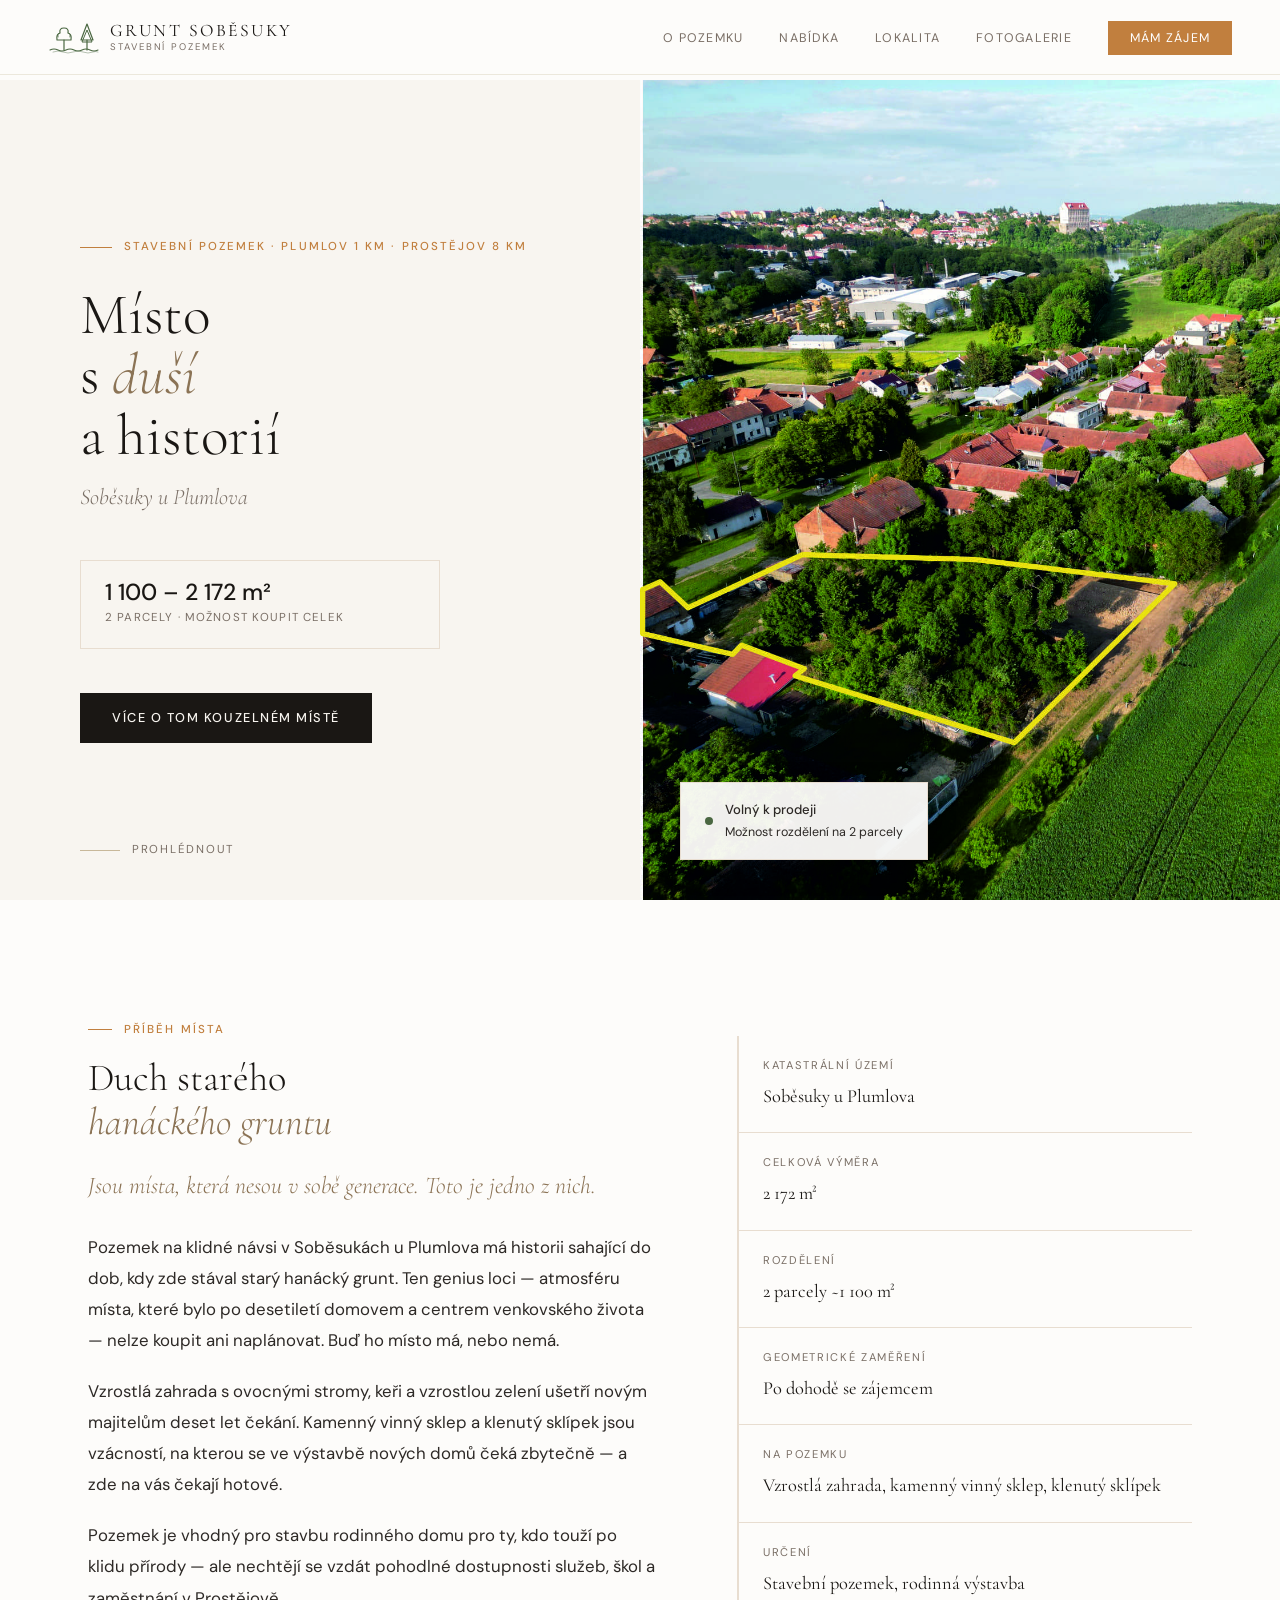
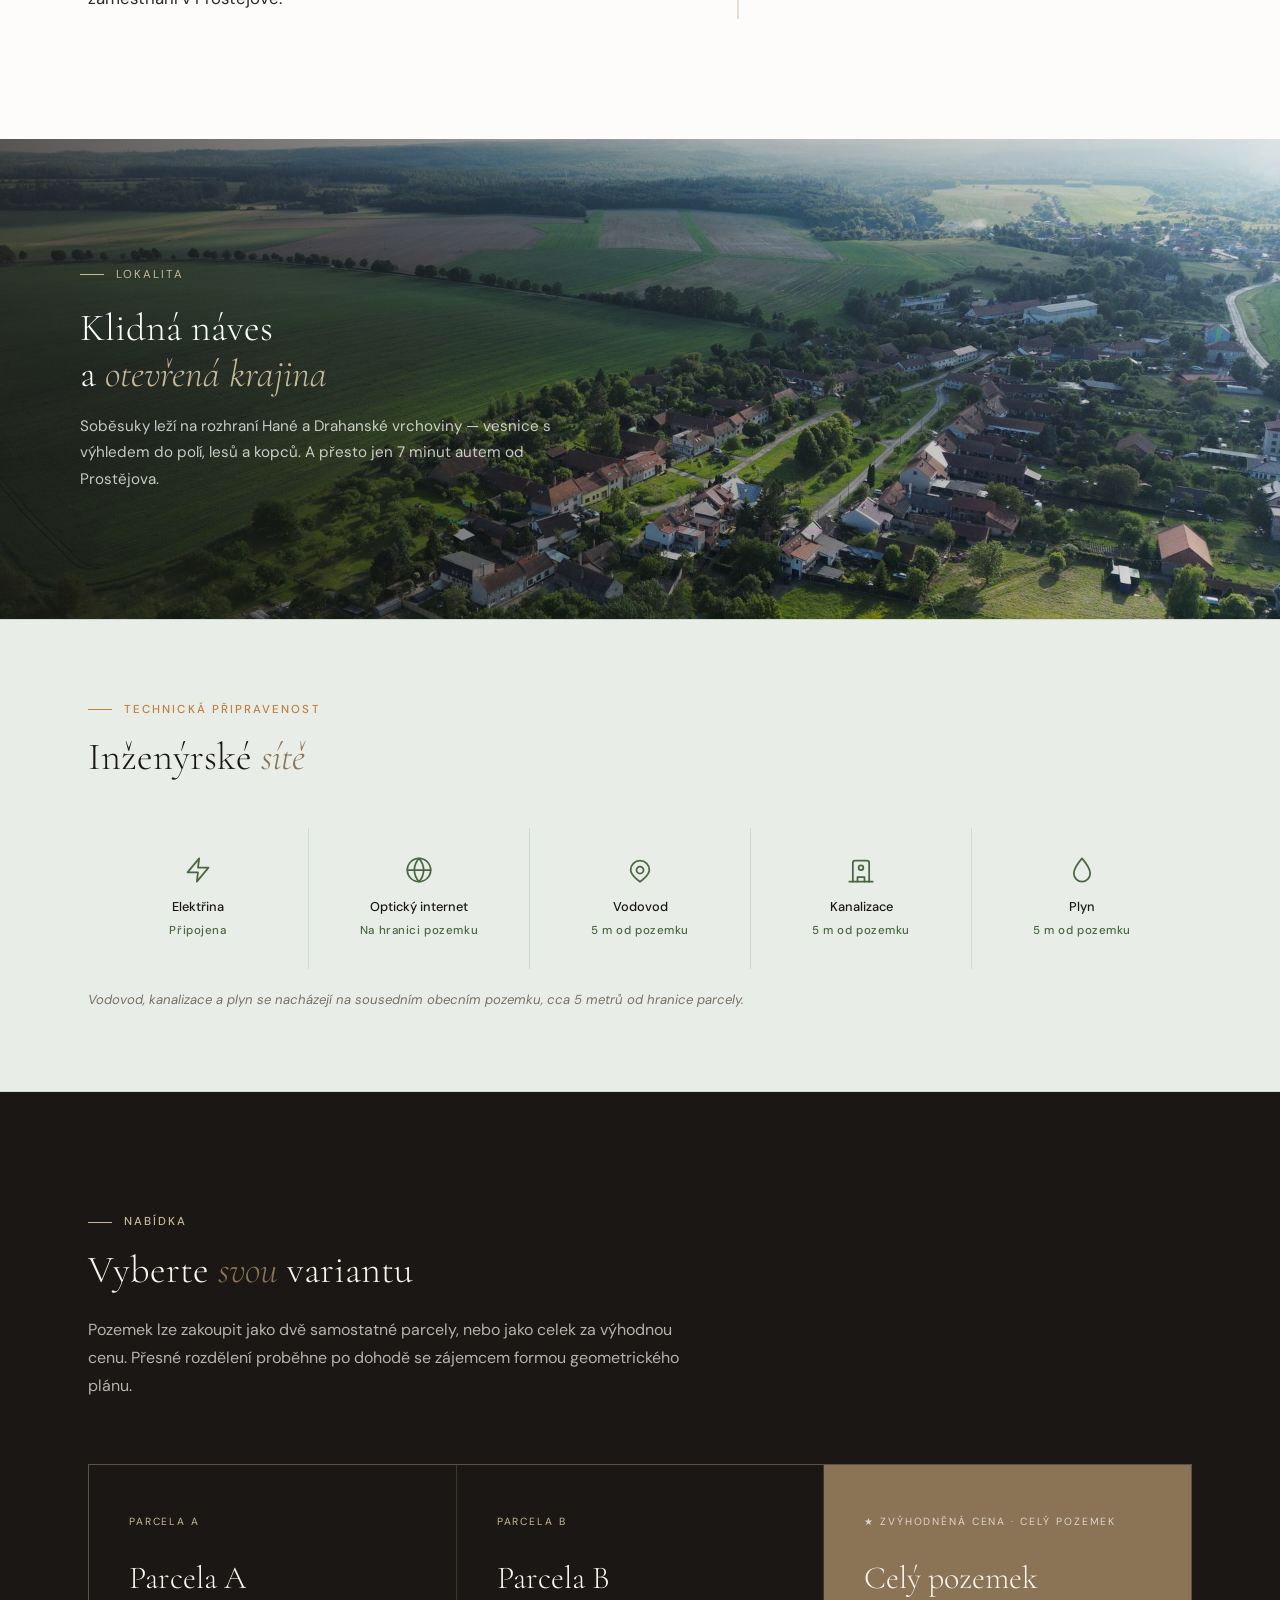
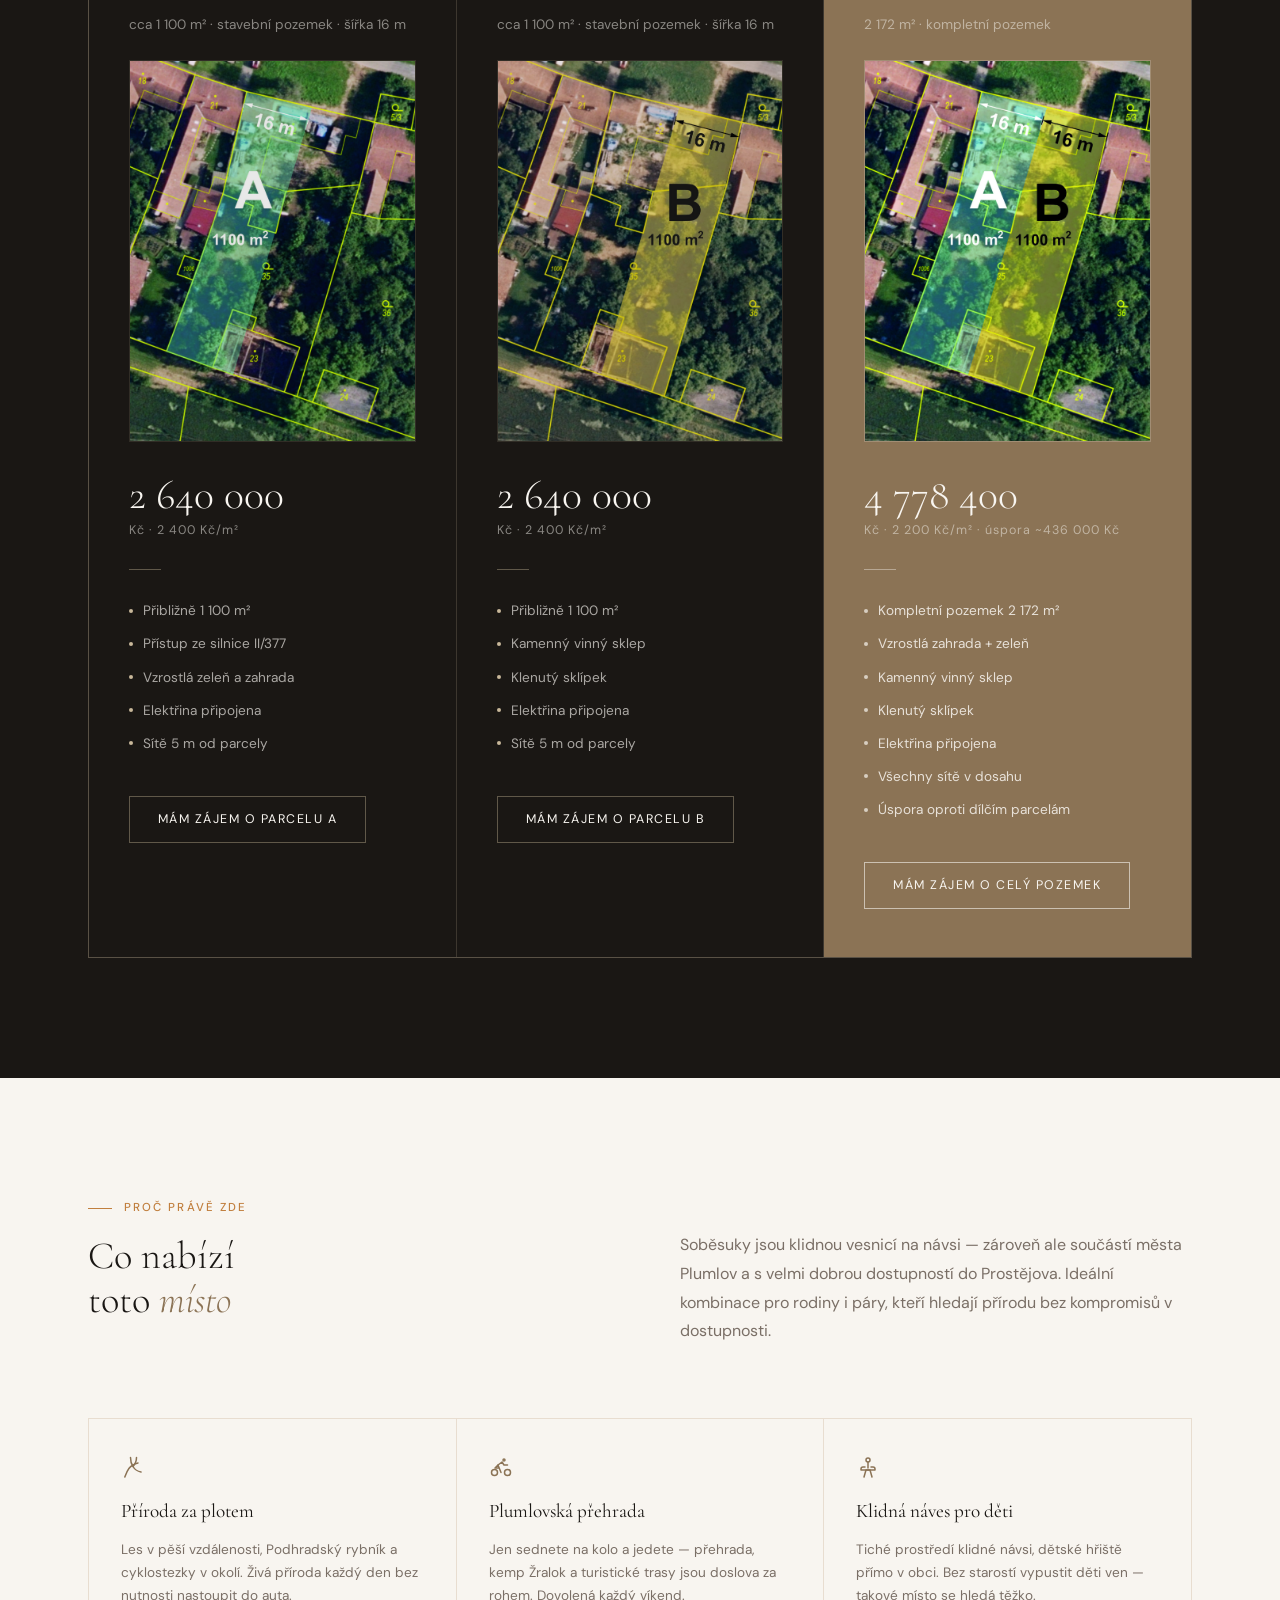
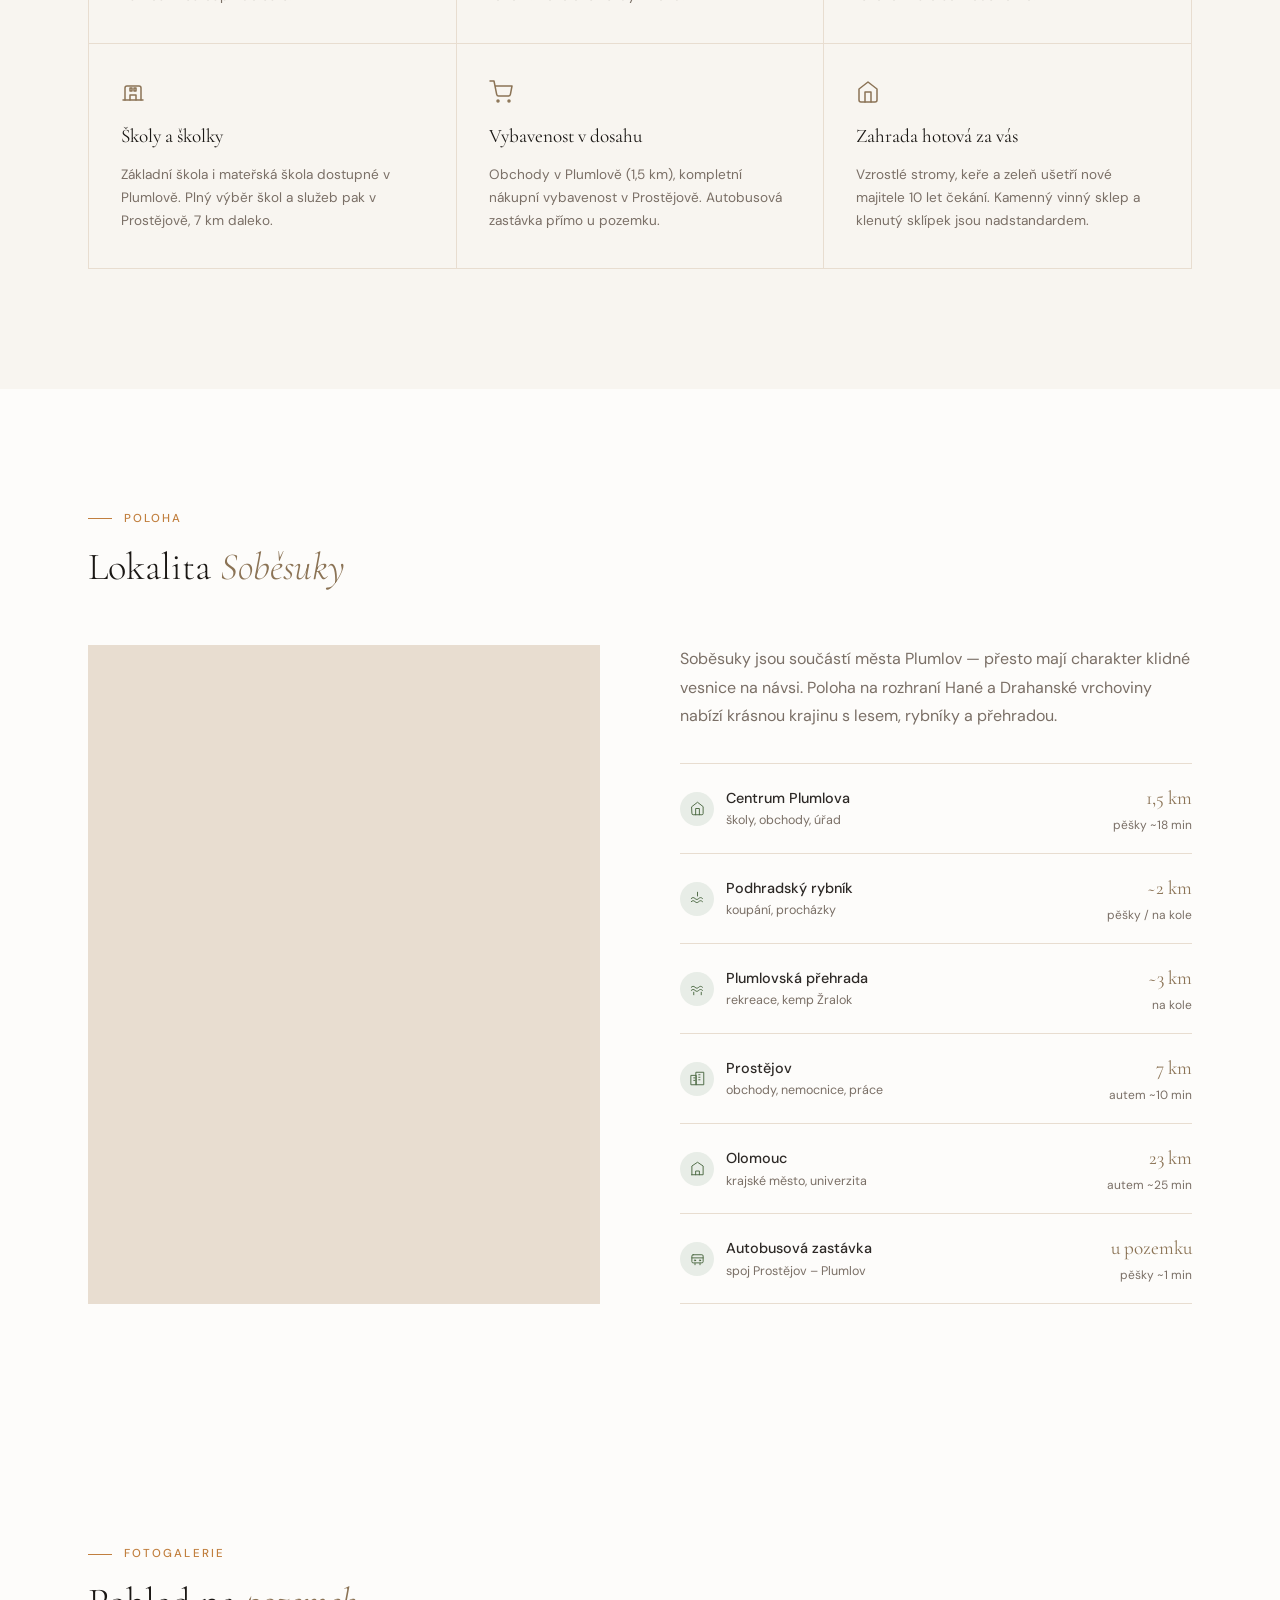
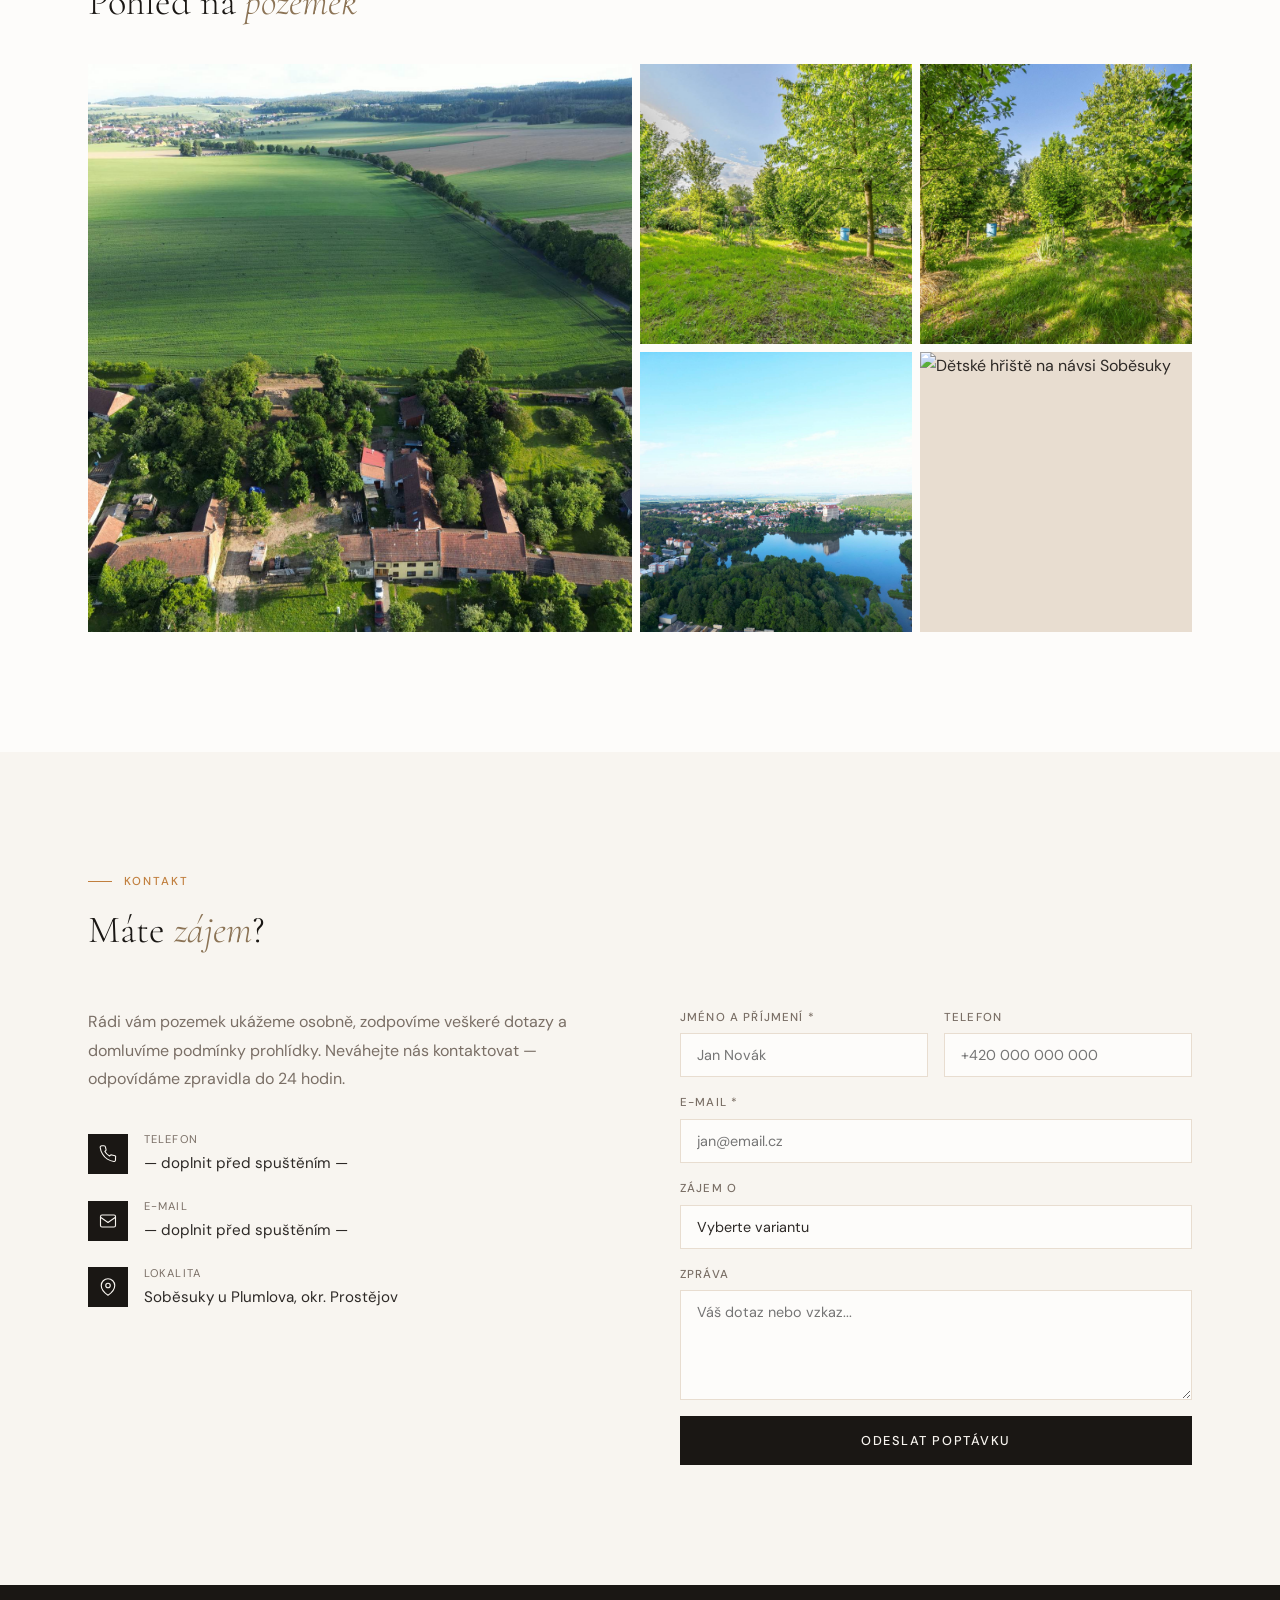
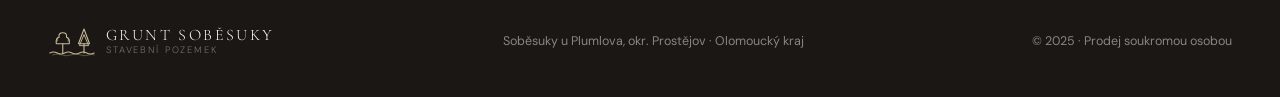
==== index.html @ bf281d11 "změna struktury a CSS" ====
<!DOCTYPE html>
<html lang="cs">
<head>
<meta charset="UTF-8">
<meta name="viewport" content="width=device-width, initial-scale=1.0">
<title>Stavební pozemek Soběsuky u Plumlova</title>
<link rel="preconnect" href="https://fonts.googleapis.com">
<link href="https://fonts.googleapis.com/css2?family=Cormorant+Garamond:ital,wght@0,300;0,400;0,600;1,300;1,400&family=DM+Sans:wght@300;400;500&display=swap" rel="stylesheet">
<style>
  :root {
    --cream: #f8f5f0;
    --warm-white: #fdfcfa;
    --stone: #c8b89a;
    --stone-light: #e8ddd0;
    --earth: #8b7355;
    --dark: #1a1714;
    --text: #2d2926;
    --text-muted: #7a6f66;
    --green: #4a6741;
    --green-light: #e8ede7;
    --accent: #c17f3e;
  }
  * { margin: 0; padding: 0; box-sizing: border-box; }
  html { scroll-behavior: smooth; }
  body { font-family: 'DM Sans', sans-serif; background: var(--warm-white); color: var(--text); font-size: 16px; line-height: 1.7; overflow-x: hidden; }

  /* NAV */
  nav { position: fixed; top: 0; left: 0; right: 0; z-index: 100; padding: 20px 48px; display: flex; justify-content: space-between; align-items: center; background: rgba(253,252,250,0.93); backdrop-filter: blur(12px); border-bottom: 1px solid rgba(200,184,154,0.3); }
  .nav-logo { display: flex; align-items: center; gap: 10px; text-decoration: none; }
  .nav-logo svg { display: block; flex-shrink: 0; }
  .nav-logo-text { display: flex; flex-direction: column; line-height: 1; }
  .nav-logo-main { font-family: 'Cormorant Garamond', serif; font-size: 1.1rem; font-weight: 400; letter-spacing: 0.14em; text-transform: uppercase; color: var(--dark); }
  .nav-logo-sub { font-family: 'DM Sans', sans-serif; font-size: 0.6rem; letter-spacing: 0.2em; text-transform: uppercase; color: var(--text-muted); margin-top: 2px; }
  .nav-links { display: flex; gap: 36px; list-style: none; }
  .nav-links a { font-size: 0.78rem; letter-spacing: 0.1em; text-transform: uppercase; text-decoration: none; color: var(--text-muted); transition: color 0.2s; }
  .nav-links a:hover { color: var(--accent); }
  .nav-cta { background: var(--accent) !important; color: white !important; padding: 9px 22px; }
  .nav-cta:hover { background: var(--earth) !important; color: white !important; }

  /* HERO */
  .hero { min-height: 100vh; display: grid; grid-template-columns: 1fr 1fr; padding-top: 80px; }
  .hero-left { display: flex; flex-direction: column; justify-content: center; padding: 80px 64px 80px 80px; background: var(--cream); position: relative; }
  .hero-left::after { content: ''; position: absolute; top: 0; bottom: 0; right: -1px; width: 1px; background: var(--stone-light); }
  .hero-tag { font-size: 0.72rem; letter-spacing: 0.18em; text-transform: uppercase; color: var(--accent); font-weight: 500; margin-bottom: 28px; display: flex; align-items: center; gap: 12px; }
  .hero-tag::before { content: ''; width: 32px; height: 1px; background: var(--accent); }
  .hero-title { font-family: 'Cormorant Garamond', serif; font-size: clamp(3rem, 4.5vw, 5.2rem); font-weight: 300; line-height: 1.05; color: var(--dark); margin-bottom: 12px; }
  .hero-title em { font-style: italic; color: var(--earth); }
  .hero-subtitle { font-family: 'Cormorant Garamond', serif; font-size: 1.4rem; font-weight: 300; color: var(--text-muted); margin-bottom: 44px; font-style: italic; }
  .hero-stats { display: grid; grid-template-columns: 1fr; gap: 1px; background: var(--stone-light); border: 1px solid var(--stone-light); margin-bottom: 44px; max-width: 360px; }
  .hero-stat { background: var(--cream); padding: 20px 24px; }
  .hero-stat-value { font-family: 'DM Sans', sans-serif; font-size: 1.45rem; font-weight: 500; color: var(--dark); line-height: 1; margin-bottom: 4px; }
  .hero-stat-label { font-size: 0.72rem; letter-spacing: 0.1em; text-transform: uppercase; color: var(--text-muted); }
  .hero-buttons { display: flex; gap: 16px; flex-wrap: wrap; }
  .btn-primary { display: inline-block; background: var(--dark); color: var(--cream); padding: 14px 32px; font-size: 0.8rem; letter-spacing: 0.12em; text-transform: uppercase; text-decoration: none; font-weight: 500; transition: background 0.2s; font-family: 'DM Sans', sans-serif; border: none; cursor: pointer; }
  .btn-primary:hover { background: var(--accent); }
  .hero-right { position: relative; overflow: hidden; min-height: calc(100vh - 80px); }
  .hero-right img { width: 100%; height: 100%; object-fit: cover; display: block; object-position: left center; }
  .hero-badge { position: absolute; bottom: 40px; left: 40px; background: rgba(253,252,250,0.95); border: 1px solid var(--stone-light); padding: 16px 24px; display: flex; align-items: center; gap: 12px; box-shadow: 0 8px 32px rgba(0,0,0,0.12); }
  .hero-badge-dot { width: 8px; height: 8px; border-radius: 50%; background: var(--green); flex-shrink: 0; animation: pulse 2s ease infinite; }
  @keyframes pulse { 0%,100%{opacity:1;} 50%{opacity:0.4;} }
  .hero-badge-text { font-size: 0.78rem; color: var(--text); }
  .hero-badge-text strong { display: block; font-weight: 500; font-size: 0.82rem; }
  .scroll-hint { position: absolute; bottom: 40px; left: 80px; display: flex; align-items: center; gap: 12px; font-size: 0.72rem; letter-spacing: 0.15em; text-transform: uppercase; color: var(--text-muted); }
  .scroll-line { width: 40px; height: 1px; background: var(--stone); position: relative; overflow: hidden; }
  .scroll-line::after { content: ''; position: absolute; top: 0; left: -100%; width: 100%; height: 100%; background: var(--accent); animation: scrollLine 2s ease infinite; }
  @keyframes scrollLine { 0%{left:-100%} 100%{left:100%} }

  /* SECTIONS COMMON */
  .section-inner { max-width: 1200px; margin: 0 auto; padding: 0 48px; }
  .section-tag { font-size: 0.72rem; letter-spacing: 0.18em; text-transform: uppercase; color: var(--accent); font-weight: 500; margin-bottom: 16px; display: flex; align-items: center; gap: 12px; }
  .section-tag::before { content: ''; width: 24px; height: 1px; background: var(--accent); }
  .section-title { font-family: 'Cormorant Garamond', serif; font-size: clamp(2rem, 3vw, 3.2rem); font-weight: 300; line-height: 1.15; color: var(--dark); margin-bottom: 24px; }
  .section-title em { font-style: italic; color: var(--earth); }

  /* STORY */
  .story-section { padding: 120px 0; background: var(--warm-white); }
  .story-grid { display: grid; grid-template-columns: 5fr 4fr; gap: 80px; align-items: start; }
  .story-text { font-size: 1.05rem; color: var(--text); line-height: 1.85; }
  .story-text p+p { margin-top: 20px; }
  .story-text .lead { font-family: 'Cormorant Garamond', serif; font-size: 1.5rem; font-weight: 300; font-style: italic; color: var(--earth); line-height: 1.5; margin-bottom: 28px; }
  .story-aside { padding-top: 16px; }
  .story-detail { border-left: 2px solid var(--stone-light); padding: 20px 0 20px 24px; }
  .story-detail+.story-detail { border-top: 1px solid var(--stone-light); }
  .story-detail-label { font-size: 0.7rem; letter-spacing: 0.15em; text-transform: uppercase; color: var(--text-muted); margin-bottom: 6px; }
  .story-detail-value { font-family: 'Cormorant Garamond', serif; font-size: 1.15rem; color: var(--dark); }

  /* PHOTO BAND */
  .photo-band { position: relative; height: 480px; overflow: hidden; }
  .photo-band img { width: 100%; height: 100%; object-fit: cover; display: block; }
  .photo-band-overlay { position: absolute; inset: 0; background: linear-gradient(to right, rgba(26,23,20,0.72) 0%, rgba(26,23,20,0.3) 60%, rgba(26,23,20,0.1) 100%); display: flex; align-items: center; }
  .photo-band-content { padding: 0 80px; max-width: 640px; }
  .photo-band-tag { font-size: 0.72rem; letter-spacing: 0.18em; text-transform: uppercase; color: var(--stone); margin-bottom: 20px; display: flex; align-items: center; gap: 12px; }
  .photo-band-tag::before { content: ''; width: 24px; height: 1px; background: var(--stone); }
  .photo-band-title { font-family: 'Cormorant Garamond', serif; font-size: clamp(1.8rem, 3vw, 3rem); font-weight: 300; color: white; line-height: 1.2; margin-bottom: 16px; }
  .photo-band-title em { font-style: italic; color: var(--stone); }
  .photo-band-text { font-size: 0.95rem; color: rgba(255,255,255,0.75); line-height: 1.75; }

  /* SÍTĚ */
  .site-section { padding: 80px 0; background: var(--green-light); border-top: 1px solid #d0dccf; border-bottom: 1px solid #d0dccf; }
  .site-grid { display: grid; grid-template-columns: repeat(5, 1fr); gap: 1px; background: #d0dccf; margin-top: 48px; }
  .site-item { background: var(--green-light); padding: 28px 24px; text-align: center; }
  .site-icon { display: flex; justify-content: center; align-items: center; margin-bottom: 12px; }
  .site-icon svg { width: 28px; height: 28px; color: var(--green); }
  .site-name { font-size: 0.8rem; font-weight: 500; color: var(--dark); margin-bottom: 4px; }
  .site-status { font-size: 0.72rem; color: var(--green); font-weight: 500; letter-spacing: 0.05em; }
  .site-note { margin-top: 20px; font-size: 0.82rem; color: var(--text-muted); font-style: italic; }

  /* NABÍDKA */
  .parcely-section { padding: 120px 0; background: var(--dark); color: var(--cream); }
  .parcely-section .section-tag { color: var(--stone); }
  .parcely-section .section-tag::before { background: var(--stone); }
  .parcely-section .section-title { color: var(--cream); }
  .parcely-intro { max-width: 600px; margin-bottom: 64px; color: rgba(248,245,240,0.7); font-size: 1rem; line-height: 1.75; }
  .parcely-grid { display: grid; grid-template-columns: 1fr 1fr 1fr; gap: 1px; background: rgba(200,184,154,0.2); border: 1px solid rgba(200,184,154,0.2); }
  .parcela-card { background: var(--dark); padding: 48px 40px; transition: background 0.3s; }
  .parcela-card:hover { background: #242018; }
  .parcela-card.featured { background: var(--earth); }
  .parcela-card.featured:hover { background: #9b7d4f; }
  .parcela-badge { font-size: 0.65rem; letter-spacing: 0.18em; text-transform: uppercase; color: var(--stone); margin-bottom: 20px; display: block; }
  .parcela-card.featured .parcela-badge { color: rgba(248,245,240,0.75); }
  .parcela-name { font-family: 'Cormorant Garamond', serif; font-size: 2rem; font-weight: 300; color: var(--cream); margin-bottom: 8px; }
  .parcela-rozloha { font-size: 0.85rem; color: rgba(248,245,240,0.5); margin-bottom: 24px; }

  /* Parcela map image */
  .parcela-map { width: 100%; aspect-ratio: 3/4; object-fit: cover; margin-bottom: 24px; opacity: 0.9; border: 1px solid rgba(200,184,154,0.15); }
  .parcela-card.featured .parcela-map { opacity: 1; border-color: rgba(248,245,240,0.2); }

  .parcela-price { font-family: 'Cormorant Garamond', serif; font-size: 2.6rem; font-weight: 300; color: var(--cream); line-height: 1; margin-bottom: 4px; }
  .parcela-price-unit { font-size: 0.78rem; color: rgba(248,245,240,0.5); letter-spacing: 0.08em; margin-bottom: 28px; }
  .parcela-divider { width: 32px; height: 1px; background: rgba(200,184,154,0.4); margin-bottom: 24px; }
  .parcela-card.featured .parcela-divider { background: rgba(248,245,240,0.4); }
  .parcela-features { list-style: none; margin-bottom: 36px; }
  .parcela-features li { font-size: 0.85rem; color: rgba(248,245,240,0.65); padding: 5px 0; display: flex; align-items: center; gap: 10px; }
  .parcela-card.featured .parcela-features li { color: rgba(248,245,240,0.85); }
  .parcela-features li::before { content: ''; width: 4px; height: 4px; border-radius: 50%; background: var(--stone); flex-shrink: 0; }
  .parcela-card.featured .parcela-features li::before { background: rgba(248,245,240,0.7); }
  .btn-outline-light { display: inline-block; border: 1px solid rgba(200,184,154,0.4); color: var(--cream); padding: 12px 28px; font-size: 0.78rem; letter-spacing: 0.12em; text-transform: uppercase; text-decoration: none; font-weight: 400; transition: all 0.2s; font-family: 'DM Sans', sans-serif; }
  .btn-outline-light:hover { background: var(--cream); color: var(--dark); border-color: var(--cream); }
  .btn-outline-white { display: inline-block; border: 1px solid rgba(248,245,240,0.6); color: var(--cream); padding: 12px 28px; font-size: 0.78rem; letter-spacing: 0.12em; text-transform: uppercase; text-decoration: none; font-weight: 400; transition: all 0.2s; font-family: 'DM Sans', sans-serif; }
  .btn-outline-white:hover { background: var(--cream); color: var(--earth); border-color: var(--cream); }

  /* FEATURES */
  .features-section { padding: 120px 0; background: var(--cream); }
  .features-header { display: grid; grid-template-columns: 1fr 1fr; gap: 80px; margin-bottom: 72px; align-items: end; }
  .features-intro { font-size: 1rem; color: var(--text-muted); line-height: 1.8; }
  .features-grid { display: grid; grid-template-columns: repeat(3, 1fr); gap: 1px; background: var(--stone-light); border: 1px solid var(--stone-light); }
  .feature-item { background: var(--cream); padding: 36px 32px; transition: background 0.2s; }
  .feature-item:hover { background: var(--warm-white); }
  .feature-icon { margin-bottom: 16px; }
  .feature-icon svg { width: 24px; height: 24px; color: var(--earth); display: block; }
  .feature-title { font-family: 'Cormorant Garamond', serif; font-size: 1.2rem; font-weight: 400; color: var(--dark); margin-bottom: 10px; }
  .feature-desc { font-size: 0.85rem; color: var(--text-muted); line-height: 1.7; }

  /* LOKALITA */
  .lokalita-section { padding: 120px 0; background: var(--warm-white); }
  .lokalita-grid { display: grid; grid-template-columns: 1fr 1fr; gap: 80px; margin-top: 56px; }
  .map-container { background: var(--stone-light); overflow: hidden; min-height: 400px; }
  .map-container iframe { width: 100%; height: 100%; min-height: 400px; border: none; display: block; }
  .distances-list { display: flex; flex-direction: column; }
  .distance-item { display: flex; justify-content: space-between; align-items: center; padding: 18px 0; border-bottom: 1px solid var(--stone-light); }
  .distance-item:first-child { border-top: 1px solid var(--stone-light); }
  .distance-place { display: flex; align-items: center; gap: 12px; }
  .distance-icon { width: 34px; height: 34px; background: var(--green-light); border-radius: 50%; display: flex; align-items: center; justify-content: center; flex-shrink: 0; }
  .distance-icon svg { width: 15px; height: 15px; color: var(--green); }
  .distance-name { font-size: 0.9rem; font-weight: 500; color: var(--text); }
  .distance-note { font-size: 0.78rem; color: var(--text-muted); }
  .distance-value { font-family: 'Cormorant Garamond', serif; font-size: 1.2rem; color: var(--earth); text-align: right; white-space: nowrap; }
  .distance-unit { font-size: 0.75rem; color: var(--text-muted); display: block; text-align: right; font-family: 'DM Sans', sans-serif; }

  /* GALERIE */
  .gallery-section { padding: 120px 0; background: var(--warm-white); }
  .gallery-grid { display: grid; grid-template-columns: 2fr 1fr 1fr; grid-template-rows: 280px 280px; gap: 8px; margin-top: 40px; }
  .gallery-item { overflow: hidden; background: var(--stone-light); }
  .gallery-item:first-child { grid-row: 1 / 3; }
  .gallery-item img { width: 100%; height: 100%; object-fit: cover; display: block; transition: transform 0.5s ease; }
  .gallery-item:hover img { transform: scale(1.04); }

  /* LIGHTBOX */
  .lightbox { display: none; position: fixed; inset: 0; z-index: 999; background: rgba(26,23,20,0.95); align-items: center; justify-content: center; }
  .lightbox.active { display: flex; }
  .lightbox-img { max-width: 90vw; max-height: 90vh; object-fit: contain; }
  .lightbox-close { position: absolute; top: 24px; right: 32px; background: none; border: none; color: var(--cream); font-size: 2rem; cursor: pointer; opacity: 0.7; transition: opacity 0.2s; font-family: 'DM Sans', sans-serif; }
  .lightbox-close:hover { opacity: 1; }
  .lightbox-nav { position: absolute; top: 50%; transform: translateY(-50%); background: none; border: 1px solid rgba(200,184,154,0.3); color: var(--cream); width: 48px; height: 48px; cursor: pointer; display: flex; align-items: center; justify-content: center; transition: all 0.2s; }
  .lightbox-nav:hover { background: var(--accent); border-color: var(--accent); }
  .lightbox-prev { left: 24px; }
  .lightbox-next { right: 24px; }
  .gallery-item { cursor: pointer; }

  /* KONTAKT */
  .kontakt-section { padding: 120px 0; background: var(--cream); }
  .kontakt-grid { display: grid; grid-template-columns: 1fr 1fr; gap: 80px; margin-top: 56px; }
  .kontakt-info p { font-size: 1rem; color: var(--text-muted); line-height: 1.8; margin-bottom: 36px; }
  .kontakt-details { display: flex; flex-direction: column; gap: 20px; }
  .kontakt-item { display: flex; align-items: center; gap: 16px; }
  .kontakt-item-icon { width: 40px; height: 40px; background: var(--dark); display: flex; align-items: center; justify-content: center; flex-shrink: 0; }
  .kontakt-item-icon svg { width: 18px; height: 18px; color: var(--cream); }
  .kontakt-item-label { font-size: 0.7rem; letter-spacing: 0.1em; text-transform: uppercase; color: var(--text-muted); margin-bottom: 2px; }
  .kontakt-item-text { font-size: 0.95rem; color: var(--text); }
  .kontakt-form { display: flex; flex-direction: column; gap: 16px; }
  .form-row { display: grid; grid-template-columns: 1fr 1fr; gap: 16px; }
  .form-group { display: flex; flex-direction: column; gap: 6px; }
  .form-group label { font-size: 0.72rem; letter-spacing: 0.1em; text-transform: uppercase; color: var(--text-muted); font-weight: 500; }
  .form-group input, .form-group select, .form-group textarea { border: 1px solid var(--stone-light); background: var(--warm-white); padding: 12px 16px; font-size: 0.9rem; font-family: 'DM Sans', sans-serif; color: var(--text); outline: none; transition: border-color 0.2s; appearance: none; border-radius: 0; }
  .form-group input:focus, .form-group select:focus, .form-group textarea:focus { border-color: var(--earth); }
  .form-group textarea { resize: vertical; min-height: 110px; }
  .form-success { display: none; background: var(--green-light); border: 1px solid #c0d0bf; padding: 16px 20px; font-size: 0.9rem; color: var(--green); font-weight: 500; }

  /* FOOTER */
  footer { background: var(--dark); color: rgba(248,245,240,0.5); padding: 40px 48px; display: flex; justify-content: space-between; align-items: center; flex-wrap: wrap; gap: 16px; }
  .footer-logo { font-family: 'Cormorant Garamond', serif; font-size: 1rem; letter-spacing: 0.15em; text-transform: uppercase; color: var(--cream); font-weight: 300; }
  .footer-text { font-size: 0.78rem; }

  /* ANIMATIONS — js-animate class added by script, fallback stays visible */
  .js-ready .animate-in { opacity: 0; transform: translateY(24px); transition: opacity 0.7s ease, transform 0.7s ease; }
  .js-ready .animate-in.visible { opacity: 1; transform: translateY(0); }

  /* RESPONSIVE */
  @media (max-width: 900px) {
    nav { padding: 16px 24px; }
    .nav-links { display: none; }
    .hero { grid-template-columns: 1fr; }
    .hero-right { min-height: 55vw; }
    .hero-left { padding: 60px 24px; }
    .scroll-hint { display: none; }
    .section-inner { padding: 0 24px; }
    .story-grid, .features-header, .lokalita-grid, .kontakt-grid { grid-template-columns: 1fr; gap: 40px; }
    .parcely-grid { grid-template-columns: 1fr; }
    .features-grid { grid-template-columns: 1fr 1fr; }
    .site-grid { grid-template-columns: repeat(3, 1fr); }
    .gallery-grid { grid-template-columns: 1fr 1fr; grid-template-rows: 180px 180px 180px; }
    .gallery-item:first-child { grid-row: auto; }
    .form-row { grid-template-columns: 1fr; }
    footer { padding: 32px 24px; flex-direction: column; text-align: center; }
    .photo-band { height: 320px; }
    .photo-band-content { padding: 0 24px; }
  }
</style>
</head>
<body>

<!-- NAV -->
<nav>
  <a href="#" class="nav-logo">
    <svg width="52" height="34" viewBox="0 0 52 34" fill="none" xmlns="http://www.w3.org/2000/svg">
      <line x1="39" y1="30" x2="39" y2="20" stroke="#4a6741" stroke-width="1.2" stroke-linecap="round"/>
      <polygon points="39,4 33,20 45,20" fill="none" stroke="#4a6741" stroke-width="1.2" stroke-linejoin="round"/>
      <polygon points="39,10 34,22 44,22" fill="none" stroke="#4a6741" stroke-width="1" stroke-linejoin="round"/>
      <line x1="16" y1="30" x2="16" y2="20" stroke="#4a6741" stroke-width="1.2" stroke-linecap="round"/>
      <path d="M9,20 Q8,14 12,13 Q11,8 16,8 Q21,8 20,13 Q24,14 23,20 Z" fill="none" stroke="#4a6741" stroke-width="1.2" stroke-linejoin="round"/>
      <path d="M10,17 Q9,14 11,13" fill="none" stroke="#4a6741" stroke-width="0.8" stroke-linecap="round"/>
      <path d="M22,17 Q23,14 21,13" fill="none" stroke="#4a6741" stroke-width="0.8" stroke-linecap="round"/>
      <path d="M2,30 Q6,28 10,30 Q14,32 18,30 Q22,28 26,30 Q30,32 34,30 Q38,28 42,30 Q46,32 50,30" fill="none" stroke="#4a6741" stroke-width="1.1" stroke-linecap="round"/>
      <path d="M5,32 Q10,30 15,32 Q20,34 25,32 Q30,30 35,32 Q40,34 45,32 Q48,31 50,32" fill="none" stroke="#4a6741" stroke-width="0.8" stroke-linecap="round" opacity="0.5"/>
    </svg>
    <div class="nav-logo-text">
      <span class="nav-logo-main">Grunt Soběsuky</span>
      <span class="nav-logo-sub">Stavební pozemek</span>
    </div>
  </a>
  <ul class="nav-links">
    <li><a href="#pribeh">O pozemku</a></li>
    <li><a href="#nabidka">Nabídka</a></li>
    <li><a href="#lokalita">Lokalita</a></li>
    <li><a href="#galerie">Fotogalerie</a></li>
    <li><a href="#kontakt" class="nav-cta">Mám zájem</a></li>
  </ul>
</nav>

<!-- HERO -->
<section class="hero">
  <div class="hero-left">
    <div class="hero-tag">Stavební pozemek · Plumlov 1 km · Prostějov 8 km </div>
    <h1 class="hero-title">Místo<br>s <em>duší</em><br>a historií</h1>
    <p class="hero-subtitle">Soběsuky u Plumlova</p>
    <div class="hero-stats">
      <div class="hero-stat">
        <div class="hero-stat-value">1 100 – 2 172 m²</div>
        <div class="hero-stat-label">2 parcely · možnost koupit celek</div>
      </div>
    </div>
    <div class="hero-buttons">
      <a href="#pribeh" class="btn-primary">Více o tom kouzelném místě</a>
    </div>
    <div class="scroll-hint"><div class="scroll-line"></div>Prohlédnout</div>
  </div>
  <div class="hero-right">
    <img src="img/celkovy_pohled_2.jpg" alt="Letecký pohled na Soběsuky u Plumlova" loading="eager">
    <div class="hero-badge">
      <div class="hero-badge-dot"></div>
      <div class="hero-badge-text"><strong>Volný k prodeji</strong>Možnost rozdělení na 2 parcely</div>
    </div>
  </div>
</section>

<!-- PŘÍBĚH -->
<section class="story-section" id="pribeh">
  <div class="section-inner">
    <div class="story-grid animate-in">
      <div>
        <div class="section-tag">Příběh místa</div>
        <h2 class="section-title">Duch starého<br><em>hanáckého gruntu</em></h2>
        <div class="story-text">
          <p class="lead">Jsou místa, která nesou v sobě generace. Toto je jedno z nich.</p>
          <p>Pozemek na klidné návsi v Soběsukách u Plumlova má historii sahající do dob, kdy zde stával starý hanácký grunt. Ten genius loci — atmosféru místa, které bylo po desetiletí domovem a centrem venkovského života — nelze koupit ani naplánovat. Buď ho místo má, nebo nemá.</p>
          <p>Vzrostlá zahrada s ovocnými stromy, keři a vzrostlou zelení ušetří novým majitelům deset let čekání. Kamenný vinný sklep a klenutý sklípek jsou vzácností, na kterou se ve výstavbě nových domů čeká zbytečně — a zde na vás čekají hotové.</p>
          <p>Pozemek je vhodný pro stavbu rodinného domu pro ty, kdo touží po klidu přírody — ale nechtějí se vzdát pohodlné dostupnosti služeb, škol a zaměstnání v Prostějově.</p>
        </div>
      </div>
      <div class="story-aside">
        <div class="story-detail"><div class="story-detail-label">Katastrální území</div><div class="story-detail-value">Soběsuky u Plumlova</div></div>
        <div class="story-detail"><div class="story-detail-label">Celková výměra</div><div class="story-detail-value">2 172 m²</div></div>
        <div class="story-detail"><div class="story-detail-label">Rozdělení</div><div class="story-detail-value">2 parcely ~1 100 m²</div></div>
        <div class="story-detail"><div class="story-detail-label">Geometrické zaměření</div><div class="story-detail-value">Po dohodě se zájemcem</div></div>
        <div class="story-detail"><div class="story-detail-label">Na pozemku</div><div class="story-detail-value">Vzrostlá zahrada, kamenný vinný sklep, klenutý sklípek</div></div>
        <div class="story-detail"><div class="story-detail-label">Určení</div><div class="story-detail-value">Stavební pozemek, rodinná výstavba</div></div>
      </div>
    </div>
  </div>
</section>

<!-- FOTOGRAFICKÝ PÁS -->
<div class="photo-band">
  <img src="img/celkovy_pohled_3.jpg" alt="Pohled na pozemek a okolní krajinu Soběsuk" loading="lazy">
  <div class="photo-band-overlay">
    <div class="photo-band-content">
      <div class="photo-band-tag">Lokalita</div>
      <h3 class="photo-band-title">Klidná náves<br>a <em>otevřená krajina</em></h3>
      <p class="photo-band-text">Soběsuky leží na rozhraní Hané a Drahanské vrchoviny — vesnice s výhledem do polí, lesů a kopců. A přesto jen 7 minut autem od Prostějova.</p>
    </div>
  </div>
</div>

<!-- SÍTĚ -->
<section class="site-section">
  <div class="section-inner">
    <div class="section-tag">Technická připravenost</div>
    <h2 class="section-title">Inženýrské <em>sítě</em></h2>
    <div class="site-grid animate-in">
      <div class="site-item">
        <div class="site-icon"><svg viewBox="0 0 24 24" fill="none" stroke="currentColor" stroke-width="1.5" stroke-linecap="round" stroke-linejoin="round"><polygon points="13 2 3 14 12 14 11 22 21 10 12 10 13 2"/></svg></div>
        <div class="site-name">Elektřina</div><div class="site-status">Připojena</div>
      </div>
      <div class="site-item">
        <div class="site-icon"><svg viewBox="0 0 24 24" fill="none" stroke="currentColor" stroke-width="1.5" stroke-linecap="round" stroke-linejoin="round"><circle cx="12" cy="12" r="10"/><path d="M2 12h20M12 2a15.3 15.3 0 0 1 4 10 15.3 15.3 0 0 1-4 10 15.3 15.3 0 0 1-4-10 15.3 15.3 0 0 1 4-10z"/></svg></div>
        <div class="site-name">Optický internet</div><div class="site-status">Na hranici pozemku</div>
      </div>
      <div class="site-item">
        <div class="site-icon"><svg viewBox="0 0 24 24" fill="none" stroke="currentColor" stroke-width="1.5" stroke-linecap="round" stroke-linejoin="round"><path d="M12 22c0 0-8-5.4-8-10a8 8 0 1 1 16 0c0 4.6-8 10-8 10z"/><circle cx="12" cy="12" r="3"/></svg></div>
        <div class="site-name">Vodovod</div><div class="site-status">5 m od pozemku</div>
      </div>
      <div class="site-item">
        <div class="site-icon"><svg viewBox="0 0 24 24" fill="none" stroke="currentColor" stroke-width="1.5" stroke-linecap="round" stroke-linejoin="round"><path d="M5 22V6a2 2 0 0 1 2-2h10a2 2 0 0 1 2 2v16"/><path d="M2 22h20"/><path d="M9 22v-4h6v4"/><circle cx="12" cy="10" r="2"/></svg></div>
        <div class="site-name">Kanalizace</div><div class="site-status">5 m od pozemku</div>
      </div>
      <div class="site-item">
        <div class="site-icon"><svg viewBox="0 0 24 24" fill="none" stroke="currentColor" stroke-width="1.5" stroke-linecap="round" stroke-linejoin="round"><path d="M12 22c4 0 7-3.5 7-7 0-5-7-13-7-13S5 10 5 15c0 3.5 3 7 7 7z"/></svg></div>
        <div class="site-name">Plyn</div><div class="site-status">5 m od pozemku</div>
      </div>
    </div>
    <p class="site-note">Vodovod, kanalizace a plyn se nacházejí na sousedním obecním pozemku, cca 5 metrů od hranice parcely.</p>
  </div>
</section>

<!-- NABÍDKA -->
<section class="parcely-section" id="nabidka">
  <div class="section-inner">
    <div class="section-tag">Nabídka</div>
    <h2 class="section-title">Vyberte <em>svou</em> variantu</h2>
    <p class="parcely-intro">Pozemek lze zakoupit jako dvě samostatné parcely, nebo jako celek za výhodnou cenu. Přesné rozdělení proběhne po dohodě se zájemcem formou geometrického plánu.</p>
    <div class="parcely-grid animate-in">
      <!-- PARCELA A -->
      <div class="parcela-card">
        <span class="parcela-badge">Parcela A</span>
        <div class="parcela-name">Parcela A</div>
        <div class="parcela-rozloha">cca 1 100 m² · stavební pozemek · šířka 16 m</div>
        <img src="img/sobesuky-pozemek-a.jpg" alt="Parcela A — letecký snímek s vyznačením" class="parcela-map" loading="lazy">
        <div class="parcela-price">2 640 000</div>
        <div class="parcela-price-unit">Kč · 2 400 Kč/m²</div>
        <div class="parcela-divider"></div>
        <ul class="parcela-features">
          <li>Přibližně 1 100 m²</li>
          <li>Přístup ze silnice II/377</li>
          <li>Vzrostlá zeleň a zahrada</li>
          <li>Elektřina připojena</li>
          <li>Sítě 5 m od parcely</li>
        </ul>
        <a href="#kontakt" class="btn-outline-light">Mám zájem o parcelu A</a>
      </div>
      <!-- PARCELA B -->
      <div class="parcela-card">
        <span class="parcela-badge">Parcela B</span>
        <div class="parcela-name">Parcela B</div>
        <div class="parcela-rozloha">cca 1 100 m² · stavební pozemek · šířka 16 m</div>
        <img src="img/sobesuky-pozemek-b.jpg" alt="Parcela B — letecký snímek s vyznačením" class="parcela-map" loading="lazy">
        <div class="parcela-price">2 640 000</div>
        <div class="parcela-price-unit">Kč · 2 400 Kč/m²</div>
        <div class="parcela-divider"></div>
        <ul class="parcela-features">
          <li>Přibližně 1 100 m²</li>
          <li>Kamenný vinný sklep</li>
          <li>Klenutý sklípek</li>
          <li>Elektřina připojena</li>
          <li>Sítě 5 m od parcely</li>
        </ul>
        <a href="#kontakt" class="btn-outline-light">Mám zájem o parcelu B</a>
      </div>
      <!-- CELEK -->
      <div class="parcela-card featured">
        <span class="parcela-badge">&#9733; Zvýhodněná cena · Celý pozemek</span>
        <div class="parcela-name">Celý pozemek</div>
        <div class="parcela-rozloha">2 172 m² · kompletní pozemek</div>
        <img src="img/sobesuky-celek.jpg" alt="Celý pozemek — letecký snímek s vyznačením parcel A a B" class="parcela-map" loading="lazy">
        <div class="parcela-price">4 778 400</div>
        <div class="parcela-price-unit">Kč · 2 200 Kč/m² · úspora ~436 000 Kč</div>
        <div class="parcela-divider"></div>
        <ul class="parcela-features">
          <li>Kompletní pozemek 2 172 m²</li>
          <li>Vzrostlá zahrada + zeleň</li>
          <li>Kamenný vinný sklep</li>
          <li>Klenutý sklípek</li>
          <li>Elektřina připojena</li>
          <li>Všechny sítě v dosahu</li>
          <li>Úspora oproti dílčím parcelám</li>
        </ul>
        <a href="#kontakt" class="btn-outline-white">Mám zájem o celý pozemek</a>
      </div>
    </div>
  </div>
</section>

<!-- VÝHODY -->
<section class="features-section" id="vyhody">
  <div class="section-inner">
    <div class="features-header animate-in">
      <div>
        <div class="section-tag">Proč právě zde</div>
        <h2 class="section-title">Co nabízí<br>toto <em>místo</em></h2>
      </div>
      <div class="features-intro">Soběsuky jsou klidnou vesnicí na návsi — zároveň ale součástí města Plumlov a s velmi dobrou dostupností do Prostějova. Ideální kombinace pro rodiny i páry, kteří hledají přírodu bez kompromisů v dostupnosti.</div>
    </div>
    <div class="features-grid animate-in">
      <div class="feature-item">
        <div class="feature-icon"><svg viewBox="0 0 24 24" fill="none" stroke="currentColor" stroke-width="1.5" stroke-linecap="round" stroke-linejoin="round"><path d="M17 8C8 10 5.9 16.17 3.82 22"/><path d="M9.5 2.5c0 5.5 2.5 9 2.5 9s3.5-4 3.5-9"/><path d="M12 11.5c0 0 2.5 4.5 8 5.5"/></svg></div>
        <div class="feature-title">Příroda za plotem</div>
        <div class="feature-desc">Les v pěší vzdálenosti, Podhradský rybník a cyklostezky v okolí. Živá příroda každý den bez nutnosti nastoupit do auta.</div>
      </div>
      <div class="feature-item">
        <div class="feature-icon"><svg viewBox="0 0 24 24" fill="none" stroke="currentColor" stroke-width="1.5" stroke-linecap="round" stroke-linejoin="round"><circle cx="5.5" cy="17.5" r="3"/><circle cx="18.5" cy="17.5" r="3"/><path d="M15 6a1 1 0 1 0 0-2 1 1 0 0 0 0 2zm-3 11.5L9 10l-3 3h4"/><path d="M9 10l4-3 2 3h3.5"/></svg></div>
        <div class="feature-title">Plumlovská přehrada</div>
        <div class="feature-desc">Jen sednete na kolo a jedete — přehrada, kemp Žralok a turistické trasy jsou doslova za rohem. Dovolená každý víkend.</div>
      </div>
      <div class="feature-item">
        <div class="feature-icon"><svg viewBox="0 0 24 24" fill="none" stroke="currentColor" stroke-width="1.5" stroke-linecap="round" stroke-linejoin="round"><circle cx="12" cy="5" r="2"/><path d="M12 7v6M9 12H7a2 2 0 0 0-2 2v1h14v-1a2 2 0 0 0-2-2h-2"/><path d="M8 22l2-7h4l2 7"/></svg></div>
        <div class="feature-title">Klidná náves pro děti</div>
        <div class="feature-desc">Tiché prostředí klidné návsi, dětské hřiště přímo v obci. Bez starostí vypustit děti ven — takové místo se hledá těžko.</div>
      </div>
      <div class="feature-item">
        <div class="feature-icon"><svg viewBox="0 0 24 24" fill="none" stroke="currentColor" stroke-width="1.5" stroke-linecap="round" stroke-linejoin="round"><path d="M4 20V8a2 2 0 0 1 2-2h12a2 2 0 0 1 2 2v12"/><path d="M2 20h20"/><path d="M9 20v-5h6v5"/><rect x="9" y="8" width="2" height="3"/><rect x="13" y="8" width="2" height="3"/></svg></div>
        <div class="feature-title">Školy a školky</div>
        <div class="feature-desc">Základní škola i mateřská škola dostupné v Plumlově. Plný výběr škol a služeb pak v Prostějově, 7 km daleko.</div>
      </div>
      <div class="feature-item">
        <div class="feature-icon"><svg viewBox="0 0 24 24" fill="none" stroke="currentColor" stroke-width="1.5" stroke-linecap="round" stroke-linejoin="round"><circle cx="9" cy="21" r="1"/><circle cx="20" cy="21" r="1"/><path d="M1 1h4l2.68 13.39a2 2 0 0 0 2 1.61h9.72a2 2 0 0 0 2-1.61L23 6H6"/></svg></div>
        <div class="feature-title">Vybavenost v dosahu</div>
        <div class="feature-desc">Obchody v Plumlově (1,5 km), kompletní nákupní vybavenost v Prostějově. Autobusová zastávka přímo u pozemku.</div>
      </div>
      <div class="feature-item">
        <div class="feature-icon"><svg viewBox="0 0 24 24" fill="none" stroke="currentColor" stroke-width="1.5" stroke-linecap="round" stroke-linejoin="round"><path d="M3 9l9-7 9 7v11a2 2 0 0 1-2 2H5a2 2 0 0 1-2-2z"/><path d="M9 22V12h6v10"/></svg></div>
        <div class="feature-title">Zahrada hotová za vás</div>
        <div class="feature-desc">Vzrostlé stromy, keře a zeleň ušetří nové majitele 10 let čekání. Kamenný vinný sklep a klenutý sklípek jsou nadstandardem.</div>
      </div>
    </div>
  </div>
</section>

<!-- LOKALITA -->
<section class="lokalita-section" id="lokalita">
  <div class="section-inner">
    <div class="section-tag">Poloha</div>
    <h2 class="section-title">Lokalita <em>Soběsuky</em></h2>
    <div class="lokalita-grid animate-in">
      <div class="map-container">
        <iframe src="https://www.google.com/maps/embed?pb=!1m18!1m12!1m3!1d2605.5!2d17.0290!3d49.4490!2m3!1f0!2f0!3f0!3m2!1i1024!2i768!4f13.1!3m3!1m2!1s0x47124b1c2e7c9c8d%3A0x400af0f661310f0!2sSob%C4%9Bsuky%2C+Plumlov!5e0!3m2!1scs!2scz!4v1" allowfullscreen="" loading="lazy" referrerpolicy="no-referrer-when-downgrade"></iframe>
      </div>
      <div>
        <p style="font-size:1rem;color:var(--text-muted);line-height:1.8;margin-bottom:32px;">Soběsuky jsou součástí města Plumlov — přesto mají charakter klidné vesnice na návsi. Poloha na rozhraní Hané a Drahanské vrchoviny nabízí krásnou krajinu s lesem, rybníky a přehradou.</p>
        <div class="distances-list">
          <div class="distance-item">
            <div class="distance-place">
              <div class="distance-icon"><svg viewBox="0 0 24 24" fill="none" stroke="currentColor" stroke-width="1.5" stroke-linecap="round" stroke-linejoin="round"><path d="M3 9l9-7 9 7v11a2 2 0 0 1-2 2H5a2 2 0 0 1-2-2z"/><path d="M9 22V12h6v10"/></svg></div>
              <div><div class="distance-name">Centrum Plumlova</div><div class="distance-note">školy, obchody, úřad</div></div>
            </div>
            <div class="distance-value">1,5 km<span class="distance-unit">pěšky ~18 min</span></div>
          </div>
          <div class="distance-item">
            <div class="distance-place">
              <div class="distance-icon"><svg viewBox="0 0 24 24" fill="none" stroke="currentColor" stroke-width="1.5" stroke-linecap="round" stroke-linejoin="round"><path d="M2 17c2-2 4-2 6 0s4 2 6 0 4-2 6 0"/><path d="M2 12c2-2 4-2 6 0s4 2 6 0 4-2 6 0"/><path d="M12 2v6"/></svg></div>
              <div><div class="distance-name">Podhradský rybník</div><div class="distance-note">koupání, procházky</div></div>
            </div>
            <div class="distance-value">~2 km<span class="distance-unit">pěšky / na kole</span></div>
          </div>
          <div class="distance-item">
            <div class="distance-place">
              <div class="distance-icon"><svg viewBox="0 0 24 24" fill="none" stroke="currentColor" stroke-width="1.5" stroke-linecap="round" stroke-linejoin="round"><path d="M2 15c2-2 4-2 6 0s4 2 6 0 4-2 6 0"/><path d="M2 10c2-2 4-2 6 0s4 2 6 0 4-2 6 0"/><path d="M6 22v-4M18 22v-4"/></svg></div>
              <div><div class="distance-name">Plumlovská přehrada</div><div class="distance-note">rekreace, kemp Žralok</div></div>
            </div>
            <div class="distance-value">~3 km<span class="distance-unit">na kole</span></div>
          </div>
          <div class="distance-item">
            <div class="distance-place">
              <div class="distance-icon"><svg viewBox="0 0 24 24" fill="none" stroke="currentColor" stroke-width="1.5" stroke-linecap="round" stroke-linejoin="round"><rect x="2" y="7" width="8" height="15"/><rect x="10" y="2" width="12" height="20"/><path d="M6 11h2M6 15h2M14 6h2M14 10h2M14 14h2"/></svg></div>
              <div><div class="distance-name">Prostějov</div><div class="distance-note">obchody, nemocnice, práce</div></div>
            </div>
            <div class="distance-value">7 km<span class="distance-unit">autem ~10 min</span></div>
          </div>
          <div class="distance-item">
            <div class="distance-place">
              <div class="distance-icon"><svg viewBox="0 0 24 24" fill="none" stroke="currentColor" stroke-width="1.5" stroke-linecap="round" stroke-linejoin="round"><path d="M3 22V8l9-6 9 6v14H3z"/><path d="M9 22V16h6v6"/></svg></div>
              <div><div class="distance-name">Olomouc</div><div class="distance-note">krajské město, univerzita</div></div>
            </div>
            <div class="distance-value">23 km<span class="distance-unit">autem ~25 min</span></div>
          </div>
          <div class="distance-item">
            <div class="distance-place">
              <div class="distance-icon"><svg viewBox="0 0 24 24" fill="none" stroke="currentColor" stroke-width="1.5" stroke-linecap="round" stroke-linejoin="round"><rect x="3" y="6" width="18" height="13" rx="2"/><path d="M3 11h18M8 20v2M16 20v2"/><circle cx="8" cy="15" r="1"/><circle cx="16" cy="15" r="1"/></svg></div>
              <div><div class="distance-name">Autobusová zastávka</div><div class="distance-note">spoj Prostějov – Plumlov</div></div>
            </div>
            <div class="distance-value">u pozemku<span class="distance-unit">pěšky ~1 min</span></div>
          </div>
        </div>
      </div>
    </div>
  </div>
</section>

<!-- GALERIE -->
<section class="gallery-section" id="galerie">
  <div class="section-inner">
    <div class="animate-in">
      <div class="section-tag">Fotogalerie</div>
      <h2 class="section-title">Pohled na <em>pozemek</em></h2>
    </div>
    <div class="gallery-grid animate-in">
      <div class="gallery-item" data-src="img/celkovy_pohled_celni.jpg">
        <img src="img/celkovy_pohled_celni.jpg" alt="Celkový pohled na pozemek — letecký snímek" loading="lazy">
      </div>
      <div class="gallery-item" data-src="img/zahrada_1.jpg">
        <img src="img/zahrada_1.jpg" alt="Vzrostlá zahrada s ovocnými stromy" loading="lazy">
      </div>
      <div class="gallery-item" data-src="img/zahrada_2.jpg">
        <img src="img/zahrada_2.jpg" alt="Zahrada — ovocné stromy a zeleň" loading="lazy">
      </div>
      <div class="gallery-item" data-src="img/podhradsky_rybnik.jpg">
        <img src="img/podhradsky_rybnik.jpg" alt="Podhradský rybník — v docházkové vzdálenosti" loading="lazy">
      </div>
      <div class="gallery-item" data-src="img/detske_hriste.jpg">
        <img src="img/detske_hriste.jpg" alt="Dětské hřiště na návsi Soběsuky" loading="lazy">
      </div>
    </div>
  </div>
</section>

<!-- LIGHTBOX -->
<div class="lightbox" id="lightbox">
  <button class="lightbox-close" id="lightboxClose">&times;</button>
  <button class="lightbox-nav lightbox-prev" id="lightboxPrev"><svg viewBox="0 0 24 24" fill="none" stroke="currentColor" stroke-width="1.5" width="20" height="20"><path d="M15 18l-6-6 6-6"/></svg></button>
  <img class="lightbox-img" id="lightboxImg" src="" alt="">
  <button class="lightbox-nav lightbox-next" id="lightboxNext"><svg viewBox="0 0 24 24" fill="none" stroke="currentColor" stroke-width="1.5" width="20" height="20"><path d="M9 18l6-6-6-6"/></svg></button>
</div>

<!-- KONTAKT -->
<section class="kontakt-section" id="kontakt">
  <div class="section-inner">
    <div class="section-tag">Kontakt</div>
    <h2 class="section-title">Máte <em>zájem</em>?</h2>
    <div class="kontakt-grid animate-in">
      <div class="kontakt-info">
        <p>Rádi vám pozemek ukážeme osobně, zodpovíme veškeré dotazy a domluvíme podmínky prohlídky. Neváhejte nás kontaktovat — odpovídáme zpravidla do 24 hodin.</p>
        <div class="kontakt-details">
          <div class="kontakt-item">
            <div class="kontakt-item-icon"><svg viewBox="0 0 24 24" fill="none" stroke="currentColor" stroke-width="1.5" stroke-linecap="round" stroke-linejoin="round"><path d="M22 16.92v3a2 2 0 0 1-2.18 2 19.79 19.79 0 0 1-8.63-3.07A19.5 19.5 0 0 1 4.69 12 19.79 19.79 0 0 1 1.62 3.35 2 2 0 0 1 3.6 1h3a2 2 0 0 1 2 1.72c.127.96.361 1.903.7 2.81a2 2 0 0 1-.45 2.11L7.91 8.6a16 16 0 0 0 6.08 6.08l.96-.96a2 2 0 0 1 2.11-.45c.907.339 1.85.573 2.81.7A2 2 0 0 1 22 16.92z"/></svg></div>
            <div><div class="kontakt-item-label">Telefon</div><div class="kontakt-item-text"><a href="tel:DOPLNIT" style="color:var(--text);text-decoration:none;">— doplnit před spuštěním —</a></div></div>
          </div>
          <div class="kontakt-item">
            <div class="kontakt-item-icon"><svg viewBox="0 0 24 24" fill="none" stroke="currentColor" stroke-width="1.5" stroke-linecap="round" stroke-linejoin="round"><rect x="2" y="4" width="20" height="16" rx="2"/><path d="M2 7l10 7 10-7"/></svg></div>
            <div><div class="kontakt-item-label">E-mail</div><div class="kontakt-item-text"><a href="/cdn-cgi/l/email-protection#34707b64787a7d60" style="color:var(--text);text-decoration:none;">— doplnit před spuštěním —</a></div></div>
          </div>
          <div class="kontakt-item">
            <div class="kontakt-item-icon"><svg viewBox="0 0 24 24" fill="none" stroke="currentColor" stroke-width="1.5" stroke-linecap="round" stroke-linejoin="round"><path d="M21 10c0 7-9 13-9 13s-9-6-9-13a9 9 0 0 1 18 0z"/><circle cx="12" cy="10" r="3"/></svg></div>
            <div><div class="kontakt-item-label">Lokalita</div><div class="kontakt-item-text">Soběsuky u Plumlova, okr. Prostějov</div></div>
          </div>
        </div>
      </div>
      <form class="kontakt-form" id="contactForm">
        <div class="form-row">
          <div class="form-group"><label for="jmeno">Jméno a příjmení *</label><input type="text" id="jmeno" name="jmeno" required placeholder="Jan Novák"></div>
          <div class="form-group"><label for="telefon">Telefon</label><input type="tel" id="telefon" name="telefon" placeholder="+420 000 000 000"></div>
        </div>
        <div class="form-group"><label for="email">E-mail *</label><input type="email" id="email" name="email" required placeholder="jan@email.cz"></div>
        <div class="form-group">
          <label for="zajem">Zájem o</label>
          <select id="zajem" name="zajem">
            <option value="">Vyberte variantu</option>
            <option value="parcela-a">Parcela A (~1 100 m²)</option>
            <option value="parcela-b">Parcela B (~1 100 m²)</option>
            <option value="celek">Celý pozemek (2 172 m²)</option>
            <option value="info">Pouze informace</option>
          </select>
        </div>
        <div class="form-group"><label for="zprava">Zpráva</label><textarea id="zprava" name="zprava" placeholder="Váš dotaz nebo vzkaz..."></textarea></div>
        <button type="submit" class="btn-primary" style="width:100%;text-align:center;padding:16px;">Odeslat poptávku</button>
        <div class="form-success" id="formSuccess">&#10003; Děkujeme! Ozveme se vám co nejdříve.</div>
      </form>
    </div>
  </div>
</section>

<footer>
  <div class="footer-logo" style="display:flex;align-items:center;gap:10px;">
    <svg width="48" height="32" viewBox="0 0 52 34" fill="none" xmlns="http://www.w3.org/2000/svg">
      <line x1="39" y1="30" x2="39" y2="20" stroke="#c8b89a" stroke-width="1.2" stroke-linecap="round"/>
      <polygon points="39,4 33,20 45,20" fill="none" stroke="#c8b89a" stroke-width="1.2" stroke-linejoin="round"/>
      <polygon points="39,10 34,22 44,22" fill="none" stroke="#c8b89a" stroke-width="1" stroke-linejoin="round"/>
      <line x1="16" y1="30" x2="16" y2="20" stroke="#c8b89a" stroke-width="1.2" stroke-linecap="round"/>
      <path d="M9,20 Q8,14 12,13 Q11,8 16,8 Q21,8 20,13 Q24,14 23,20 Z" fill="none" stroke="#c8b89a" stroke-width="1.2" stroke-linejoin="round"/>
      <path d="M10,17 Q9,14 11,13" fill="none" stroke="#c8b89a" stroke-width="0.8" stroke-linecap="round"/>
      <path d="M22,17 Q23,14 21,13" fill="none" stroke="#c8b89a" stroke-width="0.8" stroke-linecap="round"/>
      <path d="M2,30 Q6,28 10,30 Q14,32 18,30 Q22,28 26,30 Q30,32 34,30 Q38,28 42,30 Q46,32 50,30" fill="none" stroke="#c8b89a" stroke-width="1.1" stroke-linecap="round"/>
      <path d="M5,32 Q10,30 15,32 Q20,34 25,32 Q30,30 35,32 Q40,34 45,32 Q48,31 50,32" fill="none" stroke="#c8b89a" stroke-width="0.8" stroke-linecap="round" opacity="0.5"/>
    </svg>
    <div style="display:flex;flex-direction:column;line-height:1;">
      <span style="font-family:'Cormorant Garamond',serif;font-size:1rem;letter-spacing:0.15em;text-transform:uppercase;color:var(--cream);font-weight:300;">Grunt Soběsuky</span>
      <span style="font-family:'DM Sans',sans-serif;font-size:0.58rem;letter-spacing:0.2em;text-transform:uppercase;color:rgba(248,245,240,0.4);margin-top:3px;">Stavební pozemek</span>
    </div>
  </div>
  <div class="footer-text">Soběsuky u Plumlova, okr. Prostějov · Olomoucký kraj</div>
  <div class="footer-text">© 2025 · Prodej soukromou osobou</div>
</footer>

<script data-cfasync="false" src="/cdn-cgi/scripts/5c5dd728/cloudflare-static/email-decode.min.js"></script><script>
  // Scroll animations — add js-ready first so CSS hides elements, then reveal on scroll
  document.body.classList.add('js-ready');
  const observer = new IntersectionObserver((entries) => {
    entries.forEach(e => { if (e.isIntersecting) e.target.classList.add('visible'); });
  }, { threshold: 0.05, rootMargin: '0px 0px -40px 0px' });
  document.querySelectorAll('.animate-in').forEach(el => observer.observe(el));

  // Form submit
  document.getElementById('contactForm').addEventListener('submit', function(e) {
    e.preventDefault();
    const btn = this.querySelector('button[type=submit]');
    btn.textContent = 'Odesílám...';
    btn.disabled = true;
    setTimeout(() => {
      document.getElementById('formSuccess').style.display = 'block';
      btn.style.display = 'none';
      this.reset();
    }, 1000);
  });

  // Nav active state
  const sections = document.querySelectorAll('section[id]');
  const navLinks = document.querySelectorAll('.nav-links a');
  window.addEventListener('scroll', () => {
    let current = '';
    sections.forEach(s => { if (window.scrollY >= s.offsetTop - 100) current = s.getAttribute('id'); });
    navLinks.forEach(a => {
      a.style.color = '';
      if (a.getAttribute('href') === '#' + current && !a.classList.contains('nav-cta')) a.style.color = 'var(--accent)';
    });
  });

  // Lightbox
  const galleryItems = document.querySelectorAll('.gallery-item[data-src]');
  const lightbox = document.getElementById('lightbox');
  const lightboxImg = document.getElementById('lightboxImg');
  let currentIndex = 0;
  const sources = Array.from(galleryItems).map(el => ({
    src: el.dataset.src,
    alt: el.querySelector('img').alt
  }));

  function openLightbox(index) {
    currentIndex = index;
    lightboxImg.src = sources[index].src;
    lightboxImg.alt = sources[index].alt;
    lightbox.classList.add('active');
    document.body.style.overflow = 'hidden';
  }
  function closeLightbox() {
    lightbox.classList.remove('active');
    document.body.style.overflow = '';
  }
  function showNext() {
    currentIndex = (currentIndex + 1) % sources.length;
    lightboxImg.src = sources[currentIndex].src;
  }
  function showPrev() {
    currentIndex = (currentIndex - 1 + sources.length) % sources.length;
    lightboxImg.src = sources[currentIndex].src;
  }

  galleryItems.forEach((item, i) => item.addEventListener('click', () => openLightbox(i)));
  document.getElementById('lightboxClose').addEventListener('click', closeLightbox);
  document.getElementById('lightboxNext').addEventListener('click', showNext);
  document.getElementById('lightboxPrev').addEventListener('click', showPrev);
  lightbox.addEventListener('click', e => { if (e.target === lightbox) closeLightbox(); });
  document.addEventListener('keydown', e => {
    if (!lightbox.classList.contains('active')) return;
    if (e.key === 'Escape'
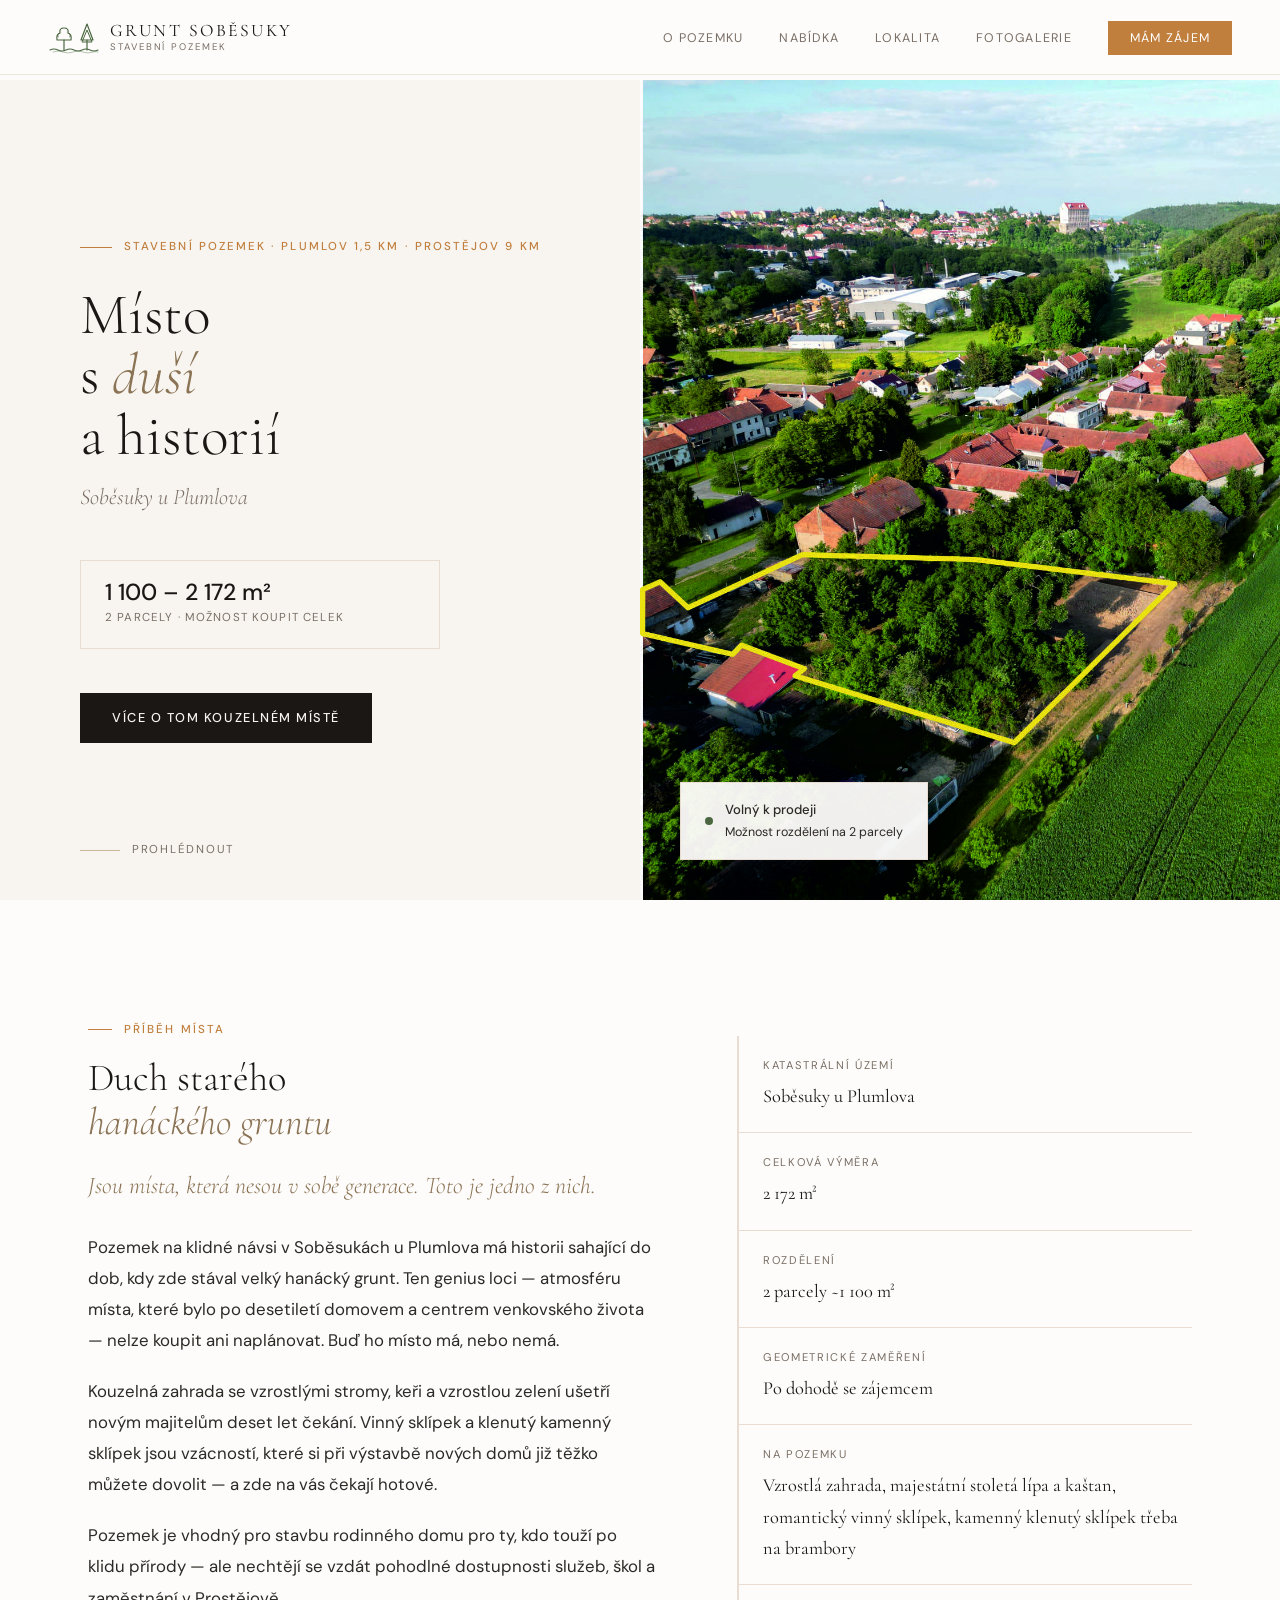
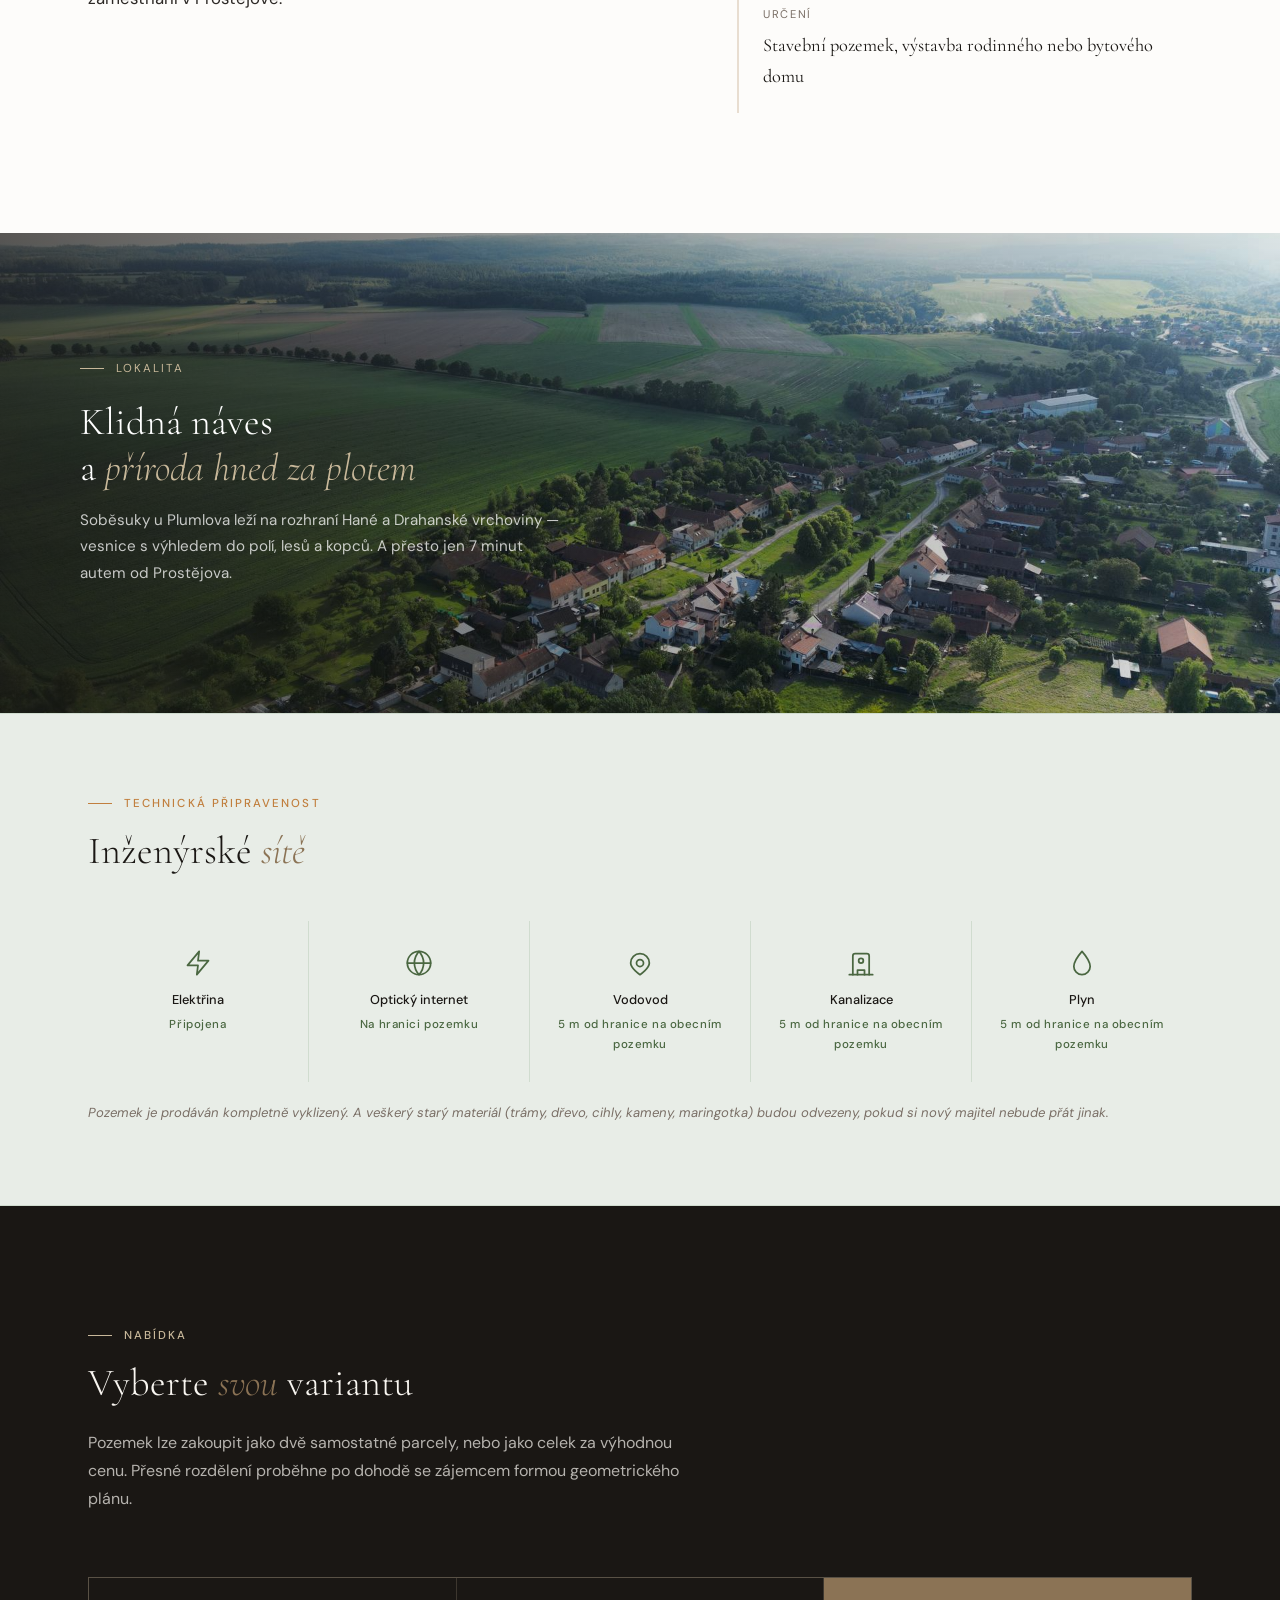
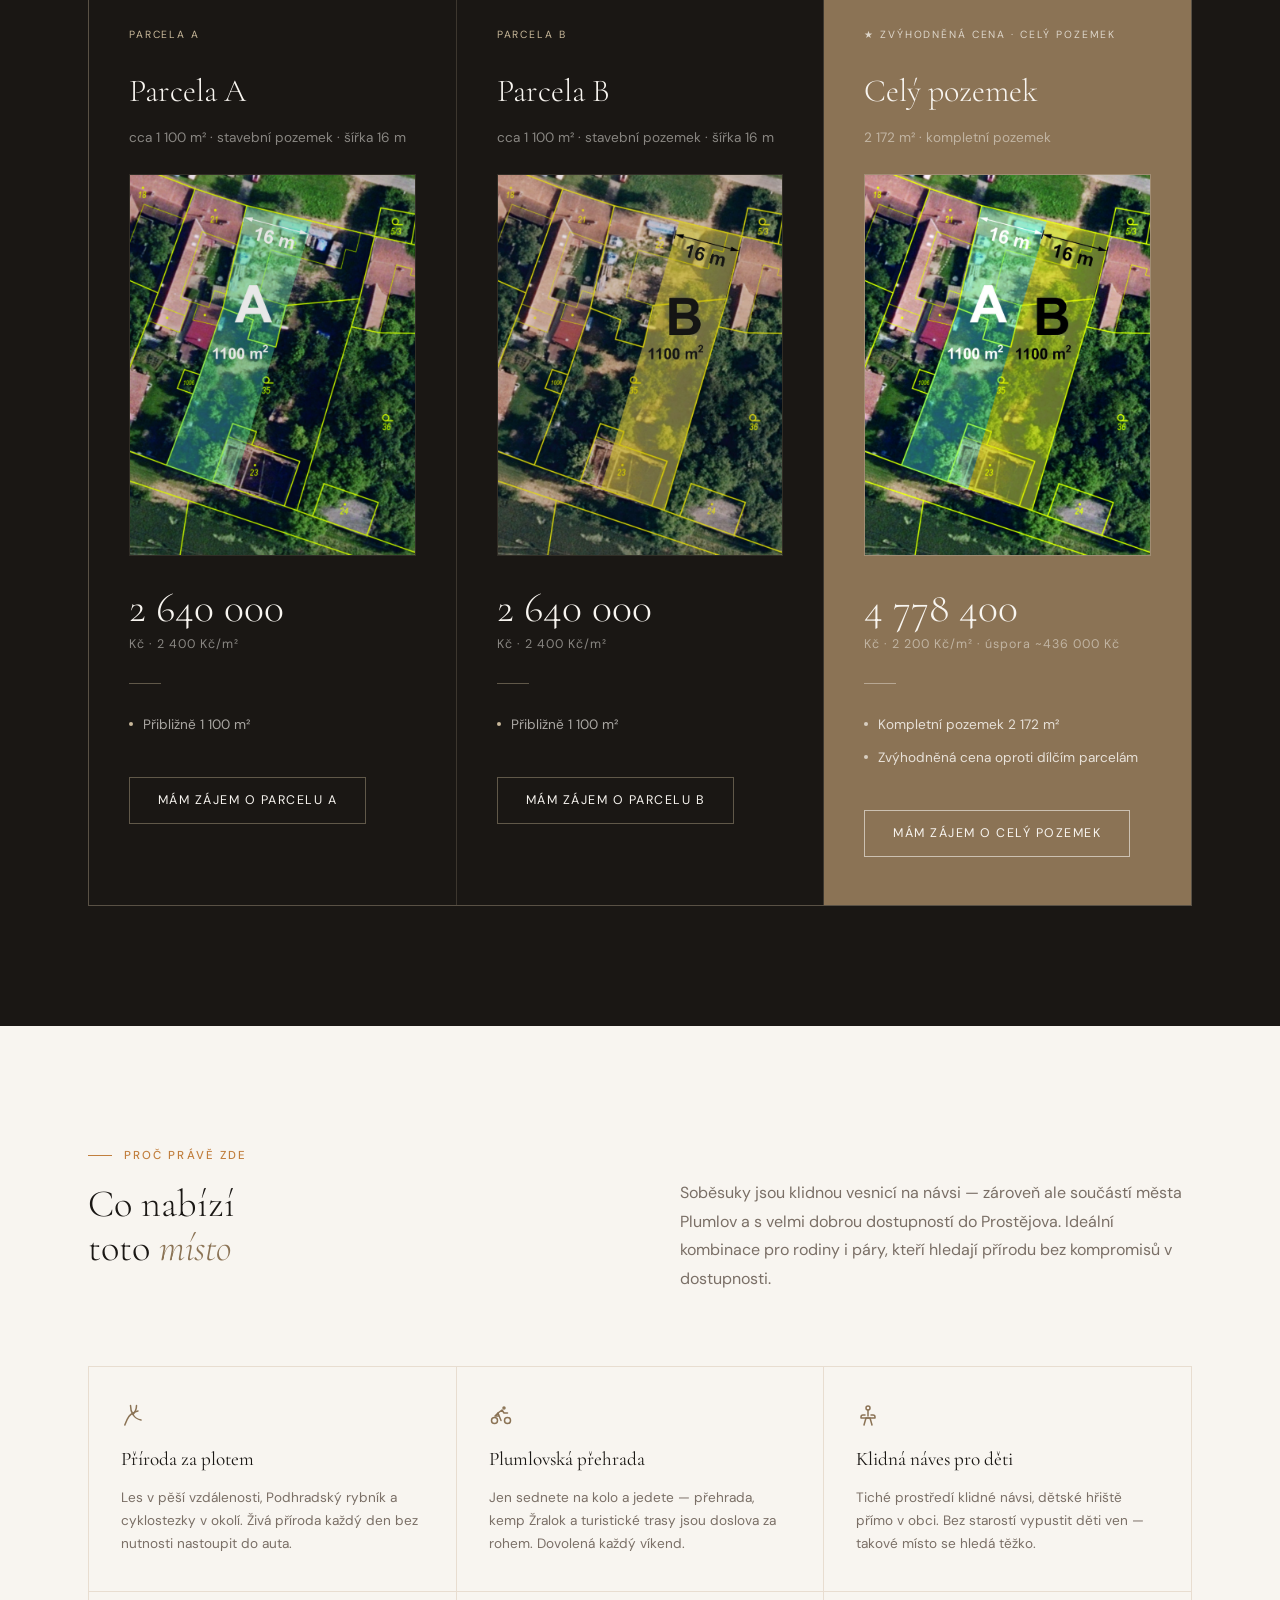
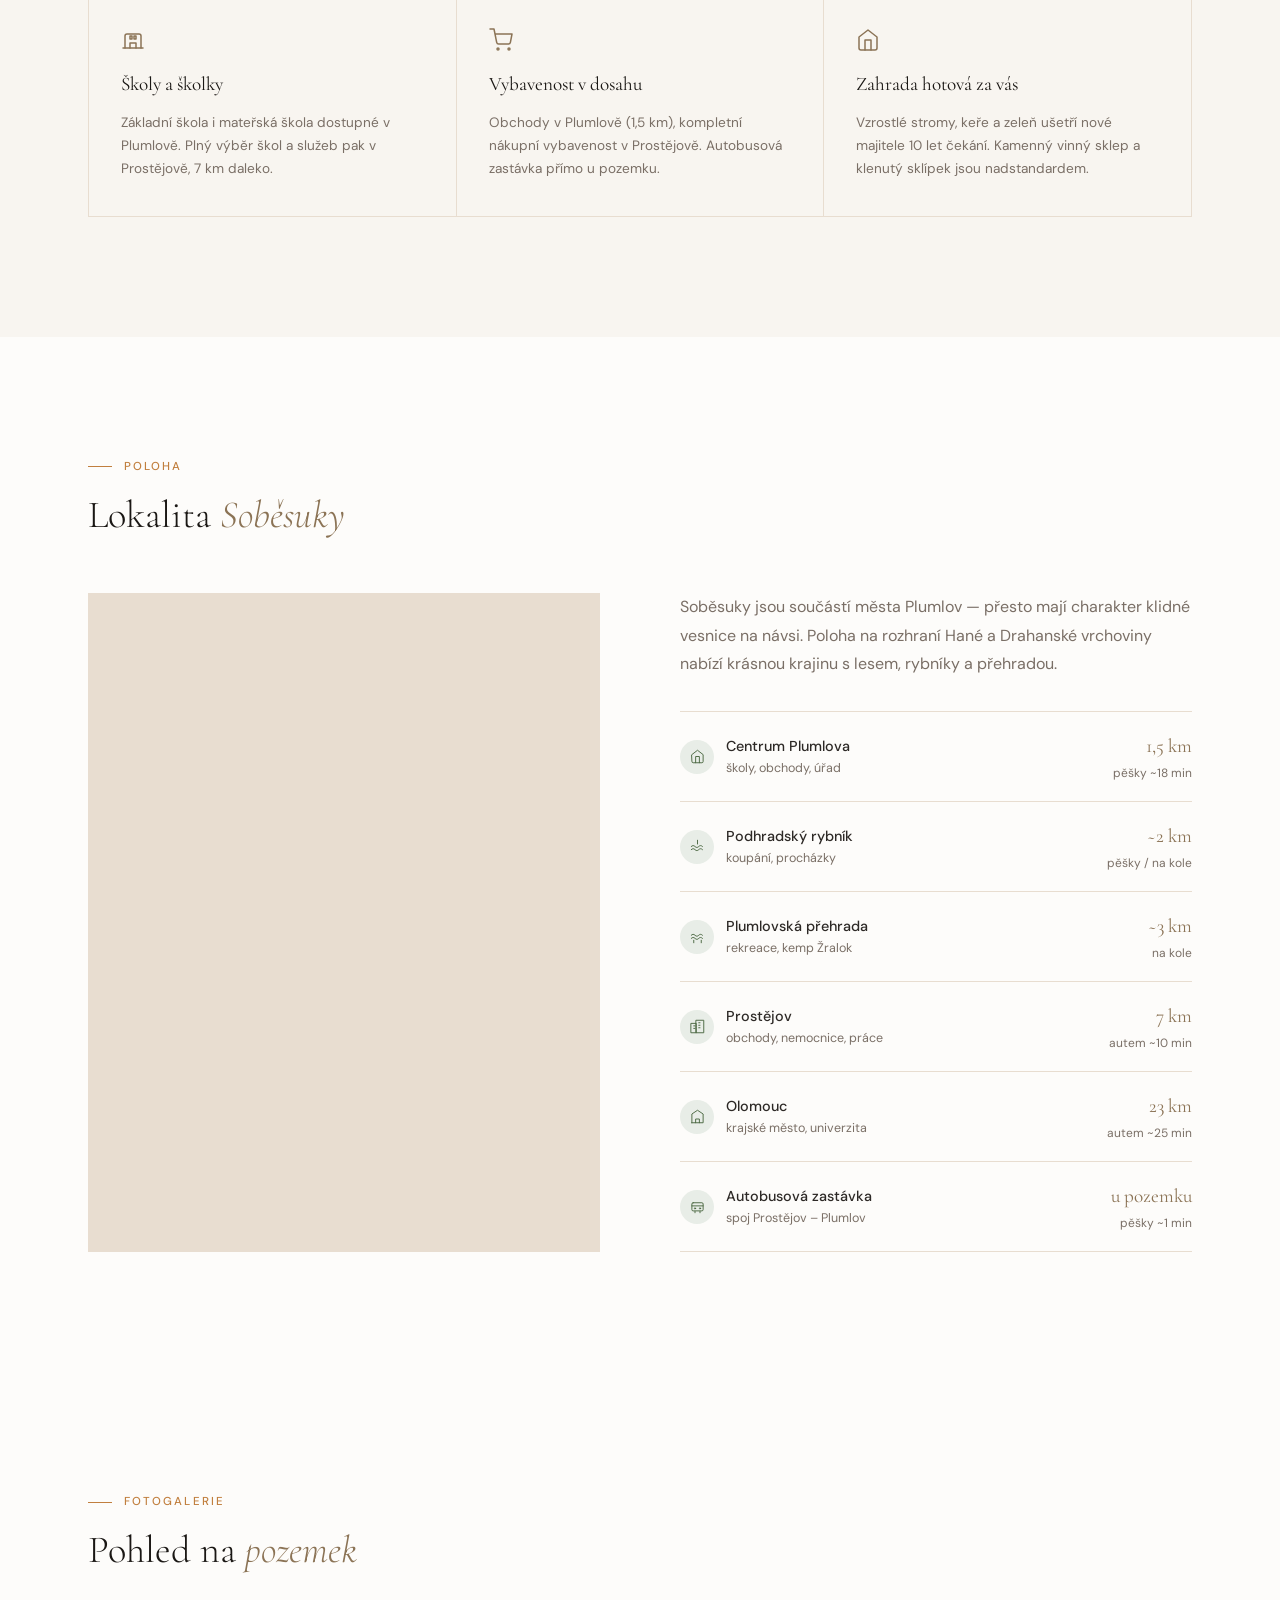
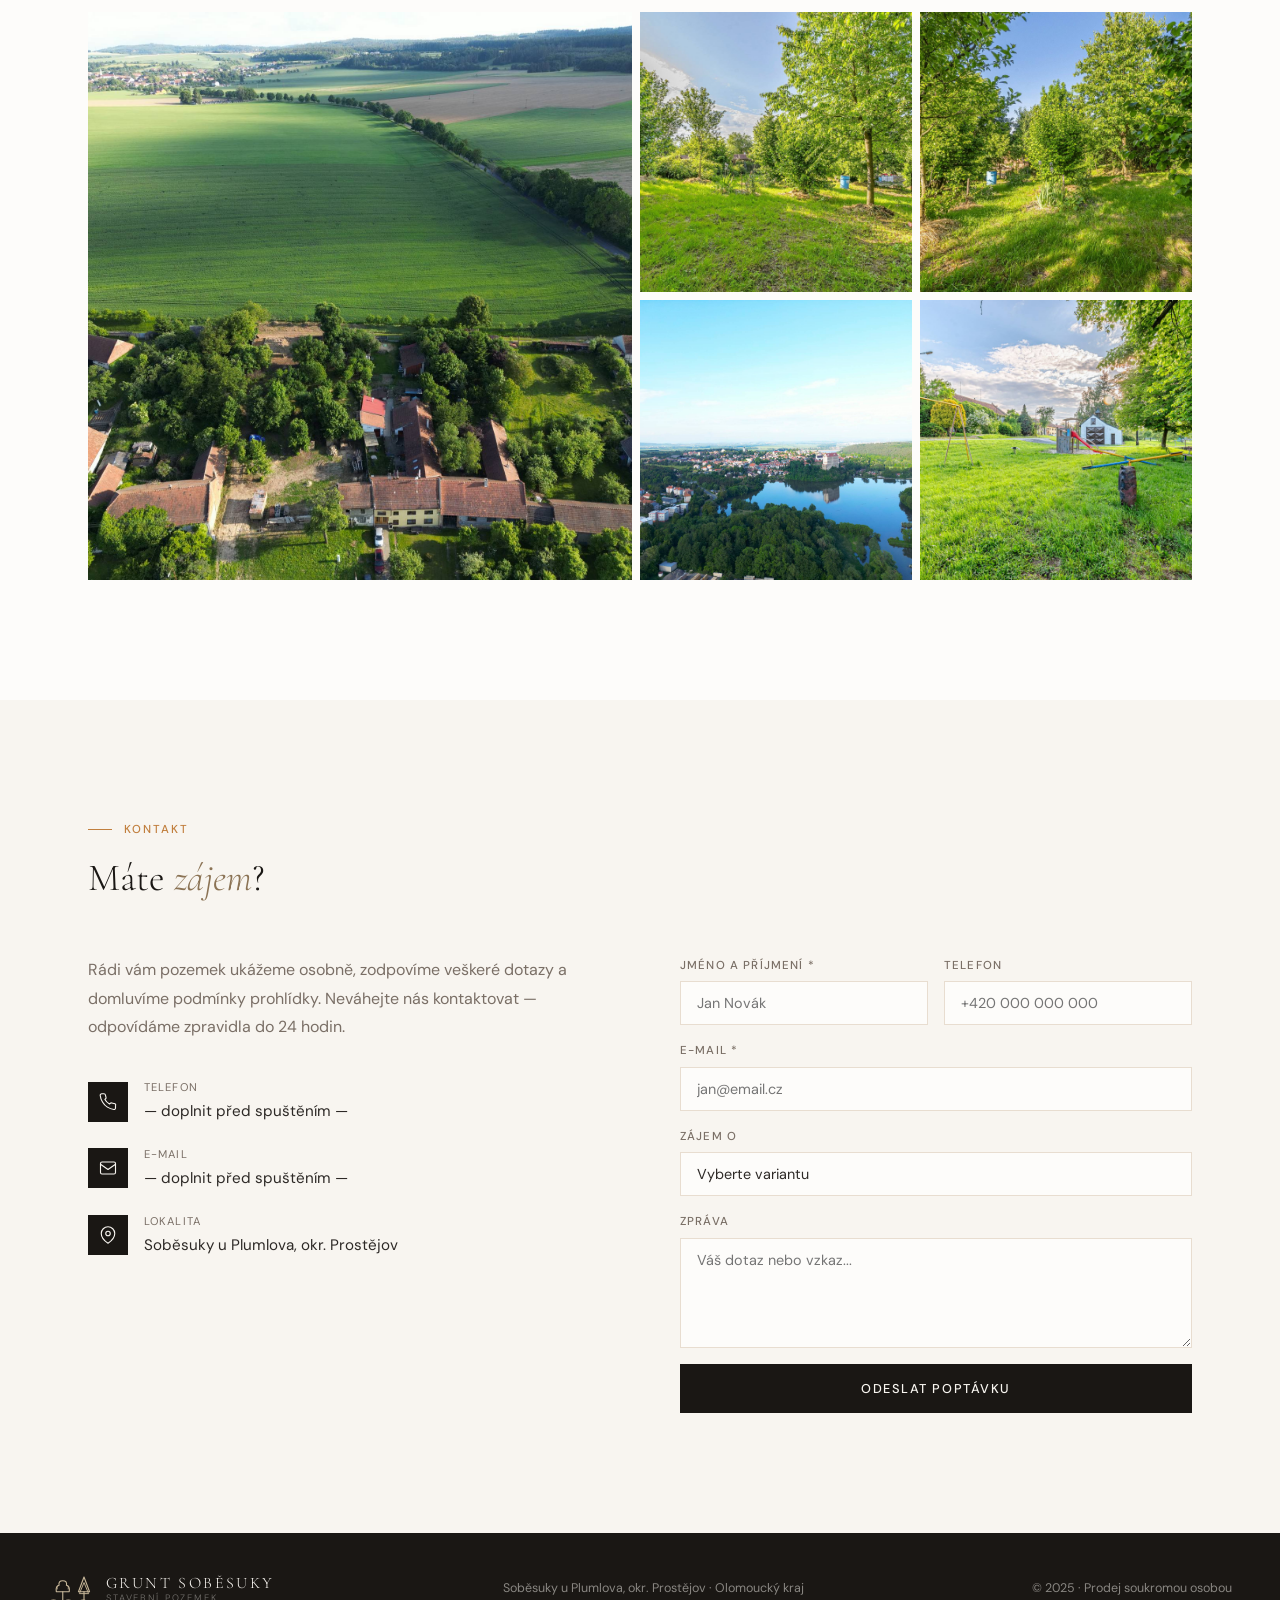
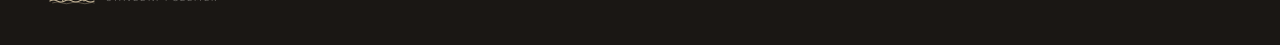
==== commit 85c35262: "update textů" ====
--- a/index.html
+++ b/index.html
@@ -6,236 +6,7 @@
 <title>Stavební pozemek Soběsuky u Plumlova</title>
 <link rel="preconnect" href="https://fonts.googleapis.com">
 <link href="https://fonts.googleapis.com/css2?family=Cormorant+Garamond:ital,wght@0,300;0,400;0,600;1,300;1,400&family=DM+Sans:wght@300;400;500&display=swap" rel="stylesheet">
-<style>
-  :root {
-    --cream: #f8f5f0;
-    --warm-white: #fdfcfa;
-    --stone: #c8b89a;
-    --stone-light: #e8ddd0;
-    --earth: #8b7355;
-    --dark: #1a1714;
-    --text: #2d2926;
-    --text-muted: #7a6f66;
-    --green: #4a6741;
-    --green-light: #e8ede7;
-    --accent: #c17f3e;
-  }
-  * { margin: 0; padding: 0; box-sizing: border-box; }
-  html { scroll-behavior: smooth; }
-  body { font-family: 'DM Sans', sans-serif; background: var(--warm-white); color: var(--text); font-size: 16px; line-height: 1.7; overflow-x: hidden; }
-
-  /* NAV */
-  nav { position: fixed; top: 0; left: 0; right: 0; z-index: 100; padding: 20px 48px; display: flex; justify-content: space-between; align-items: center; background: rgba(253,252,250,0.93); backdrop-filter: blur(12px); border-bottom: 1px solid rgba(200,184,154,0.3); }
-  .nav-logo { display: flex; align-items: center; gap: 10px; text-decoration: none; }
-  .nav-logo svg { display: block; flex-shrink: 0; }
-  .nav-logo-text { display: flex; flex-direction: column; line-height: 1; }
-  .nav-logo-main { font-family: 'Cormorant Garamond', serif; font-size: 1.1rem; font-weight: 400; letter-spacing: 0.14em; text-transform: uppercase; color: var(--dark); }
-  .nav-logo-sub { font-family: 'DM Sans', sans-serif; font-size: 0.6rem; letter-spacing: 0.2em; text-transform: uppercase; color: var(--text-muted); margin-top: 2px; }
-  .nav-links { display: flex; gap: 36px; list-style: none; }
-  .nav-links a { font-size: 0.78rem; letter-spacing: 0.1em; text-transform: uppercase; text-decoration: none; color: var(--text-muted); transition: color 0.2s; }
-  .nav-links a:hover { color: var(--accent); }
-  .nav-cta { background: var(--accent) !important; color: white !important; padding: 9px 22px; }
-  .nav-cta:hover { background: var(--earth) !important; color: white !important; }
-
-  /* HERO */
-  .hero { min-height: 100vh; display: grid; grid-template-columns: 1fr 1fr; padding-top: 80px; }
-  .hero-left { display: flex; flex-direction: column; justify-content: center; padding: 80px 64px 80px 80px; background: var(--cream); position: relative; }
-  .hero-left::after { content: ''; position: absolute; top: 0; bottom: 0; right: -1px; width: 1px; background: var(--stone-light); }
-  .hero-tag { font-size: 0.72rem; letter-spacing: 0.18em; text-transform: uppercase; color: var(--accent); font-weight: 500; margin-bottom: 28px; display: flex; align-items: center; gap: 12px; }
-  .hero-tag::before { content: ''; width: 32px; height: 1px; background: var(--accent); }
-  .hero-title { font-family: 'Cormorant Garamond', serif; font-size: clamp(3rem, 4.5vw, 5.2rem); font-weight: 300; line-height: 1.05; color: var(--dark); margin-bottom: 12px; }
-  .hero-title em { font-style: italic; color: var(--earth); }
-  .hero-subtitle { font-family: 'Cormorant Garamond', serif; font-size: 1.4rem; font-weight: 300; color: var(--text-muted); margin-bottom: 44px; font-style: italic; }
-  .hero-stats { display: grid; grid-template-columns: 1fr; gap: 1px; background: var(--stone-light); border: 1px solid var(--stone-light); margin-bottom: 44px; max-width: 360px; }
-  .hero-stat { background: var(--cream); padding: 20px 24px; }
-  .hero-stat-value { font-family: 'DM Sans', sans-serif; font-size: 1.45rem; font-weight: 500; color: var(--dark); line-height: 1; margin-bottom: 4px; }
-  .hero-stat-label { font-size: 0.72rem; letter-spacing: 0.1em; text-transform: uppercase; color: var(--text-muted); }
-  .hero-buttons { display: flex; gap: 16px; flex-wrap: wrap; }
-  .btn-primary { display: inline-block; background: var(--dark); color: var(--cream); padding: 14px 32px; font-size: 0.8rem; letter-spacing: 0.12em; text-transform: uppercase; text-decoration: none; font-weight: 500; transition: background 0.2s; font-family: 'DM Sans', sans-serif; border: none; cursor: pointer; }
-  .btn-primary:hover { background: var(--accent); }
-  .hero-right { position: relative; overflow: hidden; min-height: calc(100vh - 80px); }
-  .hero-right img { width: 100%; height: 100%; object-fit: cover; display: block; object-position: left center; }
-  .hero-badge { position: absolute; bottom: 40px; left: 40px; background: rgba(253,252,250,0.95); border: 1px solid var(--stone-light); padding: 16px 24px; display: flex; align-items: center; gap: 12px; box-shadow: 0 8px 32px rgba(0,0,0,0.12); }
-  .hero-badge-dot { width: 8px; height: 8px; border-radius: 50%; background: var(--green); flex-shrink: 0; animation: pulse 2s ease infinite; }
-  @keyframes pulse { 0%,100%{opacity:1;} 50%{opacity:0.4;} }
-  .hero-badge-text { font-size: 0.78rem; color: var(--text); }
-  .hero-badge-text strong { display: block; font-weight: 500; font-size: 0.82rem; }
-  .scroll-hint { position: absolute; bottom: 40px; left: 80px; display: flex; align-items: center; gap: 12px; font-size: 0.72rem; letter-spacing: 0.15em; text-transform: uppercase; color: var(--text-muted); }
-  .scroll-line { width: 40px; height: 1px; background: var(--stone); position: relative; overflow: hidden; }
-  .scroll-line::after { content: ''; position: absolute; top: 0; left: -100%; width: 100%; height: 100%; background: var(--accent); animation: scrollLine 2s ease infinite; }
-  @keyframes scrollLine { 0%{left:-100%} 100%{left:100%} }
-
-  /* SECTIONS COMMON */
-  .section-inner { max-width: 1200px; margin: 0 auto; padding: 0 48px; }
-  .section-tag { font-size: 0.72rem; letter-spacing: 0.18em; text-transform: uppercase; color: var(--accent); font-weight: 500; margin-bottom: 16px; display: flex; align-items: center; gap: 12px; }
-  .section-tag::before { content: ''; width: 24px; height: 1px; background: var(--accent); }
-  .section-title { font-family: 'Cormorant Garamond', serif; font-size: clamp(2rem, 3vw, 3.2rem); font-weight: 300; line-height: 1.15; color: var(--dark); margin-bottom: 24px; }
-  .section-title em { font-style: italic; color: var(--earth); }
-
-  /* STORY */
-  .story-section { padding: 120px 0; background: var(--warm-white); }
-  .story-grid { display: grid; grid-template-columns: 5fr 4fr; gap: 80px; align-items: start; }
-  .story-text { font-size: 1.05rem; color: var(--text); line-height: 1.85; }
-  .story-text p+p { margin-top: 20px; }
-  .story-text .lead { font-family: 'Cormorant Garamond', serif; font-size: 1.5rem; font-weight: 300; font-style: italic; color: var(--earth); line-height: 1.5; margin-bottom: 28px; }
-  .story-aside { padding-top: 16px; }
-  .story-detail { border-left: 2px solid var(--stone-light); padding: 20px 0 20px 24px; }
-  .story-detail+.story-detail { border-top: 1px solid var(--stone-light); }
-  .story-detail-label { font-size: 0.7rem; letter-spacing: 0.15em; text-transform: uppercase; color: var(--text-muted); margin-bottom: 6px; }
-  .story-detail-value { font-family: 'Cormorant Garamond', serif; font-size: 1.15rem; color: var(--dark); }
-
-  /* PHOTO BAND */
-  .photo-band { position: relative; height: 480px; overflow: hidden; }
-  .photo-band img { width: 100%; height: 100%; object-fit: cover; display: block; }
-  .photo-band-overlay { position: absolute; inset: 0; background: linear-gradient(to right, rgba(26,23,20,0.72) 0%, rgba(26,23,20,0.3) 60%, rgba(26,23,20,0.1) 100%); display: flex; align-items: center; }
-  .photo-band-content { padding: 0 80px; max-width: 640px; }
-  .photo-band-tag { font-size: 0.72rem; letter-spacing: 0.18em; text-transform: uppercase; color: var(--stone); margin-bottom: 20px; display: flex; align-items: center; gap: 12px; }
-  .photo-band-tag::before { content: ''; width: 24px; height: 1px; background: var(--stone); }
-  .photo-band-title { font-family: 'Cormorant Garamond', serif; font-size: clamp(1.8rem, 3vw, 3rem); font-weight: 300; color: white; line-height: 1.2; margin-bottom: 16px; }
-  .photo-band-title em { font-style: italic; color: var(--stone); }
-  .photo-band-text { font-size: 0.95rem; color: rgba(255,255,255,0.75); line-height: 1.75; }
-
-  /* SÍTĚ */
-  .site-section { padding: 80px 0; background: var(--green-light); border-top: 1px solid #d0dccf; border-bottom: 1px solid #d0dccf; }
-  .site-grid { display: grid; grid-template-columns: repeat(5, 1fr); gap: 1px; background: #d0dccf; margin-top: 48px; }
-  .site-item { background: var(--green-light); padding: 28px 24px; text-align: center; }
-  .site-icon { display: flex; justify-content: center; align-items: center; margin-bottom: 12px; }
-  .site-icon svg { width: 28px; height: 28px; color: var(--green); }
-  .site-name { font-size: 0.8rem; font-weight: 500; color: var(--dark); margin-bottom: 4px; }
-  .site-status { font-size: 0.72rem; color: var(--green); font-weight: 500; letter-spacing: 0.05em; }
-  .site-note { margin-top: 20px; font-size: 0.82rem; color: var(--text-muted); font-style: italic; }
-
-  /* NABÍDKA */
-  .parcely-section { padding: 120px 0; background: var(--dark); color: var(--cream); }
-  .parcely-section .section-tag { color: var(--stone); }
-  .parcely-section .section-tag::before { background: var(--stone); }
-  .parcely-section .section-title { color: var(--cream); }
-  .parcely-intro { max-width: 600px; margin-bottom: 64px; color: rgba(248,245,240,0.7); font-size: 1rem; line-height: 1.75; }
-  .parcely-grid { display: grid; grid-template-columns: 1fr 1fr 1fr; gap: 1px; background: rgba(200,184,154,0.2); border: 1px solid rgba(200,184,154,0.2); }
-  .parcela-card { background: var(--dark); padding: 48px 40px; transition: background 0.3s; }
-  .parcela-card:hover { background: #242018; }
-  .parcela-card.featured { background: var(--earth); }
-  .parcela-card.featured:hover { background: #9b7d4f; }
-  .parcela-badge { font-size: 0.65rem; letter-spacing: 0.18em; text-transform: uppercase; color: var(--stone); margin-bottom: 20px; display: block; }
-  .parcela-card.featured .parcela-badge { color: rgba(248,245,240,0.75); }
-  .parcela-name { font-family: 'Cormorant Garamond', serif; font-size: 2rem; font-weight: 300; color: var(--cream); margin-bottom: 8px; }
-  .parcela-rozloha { font-size: 0.85rem; color: rgba(248,245,240,0.5); margin-bottom: 24px; }
-
-  /* Parcela map image */
-  .parcela-map { width: 100%; aspect-ratio: 3/4; object-fit: cover; margin-bottom: 24px; opacity: 0.9; border: 1px solid rgba(200,184,154,0.15); }
-  .parcela-card.featured .parcela-map { opacity: 1; border-color: rgba(248,245,240,0.2); }
-
-  .parcela-price { font-family: 'Cormorant Garamond', serif; font-size: 2.6rem; font-weight: 300; color: var(--cream); line-height: 1; margin-bottom: 4px; }
-  .parcela-price-unit { font-size: 0.78rem; color: rgba(248,245,240,0.5); letter-spacing: 0.08em; margin-bottom: 28px; }
-  .parcela-divider { width: 32px; height: 1px; background: rgba(200,184,154,0.4); margin-bottom: 24px; }
-  .parcela-card.featured .parcela-divider { background: rgba(248,245,240,0.4); }
-  .parcela-features { list-style: none; margin-bottom: 36px; }
-  .parcela-features li { font-size: 0.85rem; color: rgba(248,245,240,0.65); padding: 5px 0; display: flex; align-items: center; gap: 10px; }
-  .parcela-card.featured .parcela-features li { color: rgba(248,245,240,0.85); }
-  .parcela-features li::before { content: ''; width: 4px; height: 4px; border-radius: 50%; background: var(--stone); flex-shrink: 0; }
-  .parcela-card.featured .parcela-features li::before { background: rgba(248,245,240,0.7); }
-  .btn-outline-light { display: inline-block; border: 1px solid rgba(200,184,154,0.4); color: var(--cream); padding: 12px 28px; font-size: 0.78rem; letter-spacing: 0.12em; text-transform: uppercase; text-decoration: none; font-weight: 400; transition: all 0.2s; font-family: 'DM Sans', sans-serif; }
-  .btn-outline-light:hover { background: var(--cream); color: var(--dark); border-color: var(--cream); }
-  .btn-outline-white { display: inline-block; border: 1px solid rgba(248,245,240,0.6); color: var(--cream); padding: 12px 28px; font-size: 0.78rem; letter-spacing: 0.12em; text-transform: uppercase; text-decoration: none; font-weight: 400; transition: all 0.2s; font-family: 'DM Sans', sans-serif; }
-  .btn-outline-white:hover { background: var(--cream); color: var(--earth); border-color: var(--cream); }
-
-  /* FEATURES */
-  .features-section { padding: 120px 0; background: var(--cream); }
-  .features-header { display: grid; grid-template-columns: 1fr 1fr; gap: 80px; margin-bottom: 72px; align-items: end; }
-  .features-intro { font-size: 1rem; color: var(--text-muted); line-height: 1.8; }
-  .features-grid { display: grid; grid-template-columns: repeat(3, 1fr); gap: 1px; background: var(--stone-light); border: 1px solid var(--stone-light); }
-  .feature-item { background: var(--cream); padding: 36px 32px; transition: background 0.2s; }
-  .feature-item:hover { background: var(--warm-white); }
-  .feature-icon { margin-bottom: 16px; }
-  .feature-icon svg { width: 24px; height: 24px; color: var(--earth); display: block; }
-  .feature-title { font-family: 'Cormorant Garamond', serif; font-size: 1.2rem; font-weight: 400; color: var(--dark); margin-bottom: 10px; }
-  .feature-desc { font-size: 0.85rem; color: var(--text-muted); line-height: 1.7; }
-
-  /* LOKALITA */
-  .lokalita-section { padding: 120px 0; background: var(--warm-white); }
-  .lokalita-grid { display: grid; grid-template-columns: 1fr 1fr; gap: 80px; margin-top: 56px; }
-  .map-container { background: var(--stone-light); overflow: hidden; min-height: 400px; }
-  .map-container iframe { width: 100%; height: 100%; min-height: 400px; border: none; display: block; }
-  .distances-list { display: flex; flex-direction: column; }
-  .distance-item { display: flex; justify-content: space-between; align-items: center; padding: 18px 0; border-bottom: 1px solid var(--stone-light); }
-  .distance-item:first-child { border-top: 1px solid var(--stone-light); }
-  .distance-place { display: flex; align-items: center; gap: 12px; }
-  .distance-icon { width: 34px; height: 34px; background: var(--green-light); border-radius: 50%; display: flex; align-items: center; justify-content: center; flex-shrink: 0; }
-  .distance-icon svg { width: 15px; height: 15px; color: var(--green); }
-  .distance-name { font-size: 0.9rem; font-weight: 500; color: var(--text); }
-  .distance-note { font-size: 0.78rem; color: var(--text-muted); }
-  .distance-value { font-family: 'Cormorant Garamond', serif; font-size: 1.2rem; color: var(--earth); text-align: right; white-space: nowrap; }
-  .distance-unit { font-size: 0.75rem; color: var(--text-muted); display: block; text-align: right; font-family: 'DM Sans', sans-serif; }
-
-  /* GALERIE */
-  .gallery-section { padding: 120px 0; background: var(--warm-white); }
-  .gallery-grid { display: grid; grid-template-columns: 2fr 1fr 1fr; grid-template-rows: 280px 280px; gap: 8px; margin-top: 40px; }
-  .gallery-item { overflow: hidden; background: var(--stone-light); }
-  .gallery-item:first-child { grid-row: 1 / 3; }
-  .gallery-item img { width: 100%; height: 100%; object-fit: cover; display: block; transition: transform 0.5s ease; }
-  .gallery-item:hover img { transform: scale(1.04); }
-
-  /* LIGHTBOX */
-  .lightbox { display: none; position: fixed; inset: 0; z-index: 999; background: rgba(26,23,20,0.95); align-items: center; justify-content: center; }
-  .lightbox.active { display: flex; }
-  .lightbox-img { max-width: 90vw; max-height: 90vh; object-fit: contain; }
-  .lightbox-close { position: absolute; top: 24px; right: 32px; background: none; border: none; color: var(--cream); font-size: 2rem; cursor: pointer; opacity: 0.7; transition: opacity 0.2s; font-family: 'DM Sans', sans-serif; }
-  .lightbox-close:hover { opacity: 1; }
-  .lightbox-nav { position: absolute; top: 50%; transform: translateY(-50%); background: none; border: 1px solid rgba(200,184,154,0.3); color: var(--cream); width: 48px; height: 48px; cursor: pointer; display: flex; align-items: center; justify-content: center; transition: all 0.2s; }
-  .lightbox-nav:hover { background: var(--accent); border-color: var(--accent); }
-  .lightbox-prev { left: 24px; }
-  .lightbox-next { right: 24px; }
-  .gallery-item { cursor: pointer; }
-
-  /* KONTAKT */
-  .kontakt-section { padding: 120px 0; background: var(--cream); }
-  .kontakt-grid { display: grid; grid-template-columns: 1fr 1fr; gap: 80px; margin-top: 56px; }
-  .kontakt-info p { font-size: 1rem; color: var(--text-muted); line-height: 1.8; margin-bottom: 36px; }
-  .kontakt-details { display: flex; flex-direction: column; gap: 20px; }
-  .kontakt-item { display: flex; align-items: center; gap: 16px; }
-  .kontakt-item-icon { width: 40px; height: 40px; background: var(--dark); display: flex; align-items: center; justify-content: center; flex-shrink: 0; }
-  .kontakt-item-icon svg { width: 18px; height: 18px; color: var(--cream); }
-  .kontakt-item-label { font-size: 0.7rem; letter-spacing: 0.1em; text-transform: uppercase; color: var(--text-muted); margin-bottom: 2px; }
-  .kontakt-item-text { font-size: 0.95rem; color: var(--text); }
-  .kontakt-form { display: flex; flex-direction: column; gap: 16px; }
-  .form-row { display: grid; grid-template-columns: 1fr 1fr; gap: 16px; }
-  .form-group { display: flex; flex-direction: column; gap: 6px; }
-  .form-group label { font-size: 0.72rem; letter-spacing: 0.1em; text-transform: uppercase; color: var(--text-muted); font-weight: 500; }
-  .form-group input, .form-group select, .form-group textarea { border: 1px solid var(--stone-light); background: var(--warm-white); padding: 12px 16px; font-size: 0.9rem; font-family: 'DM Sans', sans-serif; color: var(--text); outline: none; transition: border-color 0.2s; appearance: none; border-radius: 0; }
-  .form-group input:focus, .form-group select:focus, .form-group textarea:focus { border-color: var(--earth); }
-  .form-group textarea { resize: vertical; min-height: 110px; }
-  .form-success { display: none; background: var(--green-light); border: 1px solid #c0d0bf; padding: 16px 20px; font-size: 0.9rem; color: var(--green); font-weight: 500; }
-
-  /* FOOTER */
-  footer { background: var(--dark); color: rgba(248,245,240,0.5); padding: 40px 48px; display: flex; justify-content: space-between; align-items: center; flex-wrap: wrap; gap: 16px; }
-  .footer-logo { font-family: 'Cormorant Garamond', serif; font-size: 1rem; letter-spacing: 0.15em; text-transform: uppercase; color: var(--cream); font-weight: 300; }
-  .footer-text { font-size: 0.78rem; }
-
-  /* ANIMATIONS — js-animate class added by script, fallback stays visible */
-  .js-ready .animate-in { opacity: 0; transform: translateY(24px); transition: opacity 0.7s ease, transform 0.7s ease; }
-  .js-ready .animate-in.visible { opacity: 1; transform: translateY(0); }
-
-  /* RESPONSIVE */
-  @media (max-width: 900px) {
-    nav { padding: 16px 24px; }
-    .nav-links { display: none; }
-    .hero { grid-template-columns: 1fr; }
-    .hero-right { min-height: 55vw; }
-    .hero-left { padding: 60px 24px; }
-    .scroll-hint { display: none; }
-    .section-inner { padding: 0 24px; }
-    .story-grid, .features-header, .lokalita-grid, .kontakt-grid { grid-template-columns: 1fr; gap: 40px; }
-    .parcely-grid { grid-template-columns: 1fr; }
-    .features-grid { grid-template-columns: 1fr 1fr; }
-    .site-grid { grid-template-columns: repeat(3, 1fr); }
-    .gallery-grid { grid-template-columns: 1fr 1fr; grid-template-rows: 180px 180px 180px; }
-    .gallery-item:first-child { grid-row: auto; }
-    .form-row { grid-template-columns: 1fr; }
-    footer { padding: 32px 24px; flex-direction: column; text-align: center; }
-    .photo-band { height: 320px; }
-    .photo-band-content { padding: 0 24px; }
-  }
-</style>
+<link rel="stylesheet" href="style.css">
 </head>
 <body>
 
@@ -270,7 +41,7 @@
 <!-- HERO -->
 <section class="hero">
   <div class="hero-left">
-    <div class="hero-tag">Stavební pozemek · Plumlov 1 km · Prostějov 8 km </div>
+    <div class="hero-tag">Stavební pozemek · Plumlov 1,5 km · Prostějov 9 km </div>
     <h1 class="hero-title">Místo<br>s <em>duší</em><br>a historií</h1>
     <p class="hero-subtitle">Soběsuky u Plumlova</p>
     <div class="hero-stats">
@@ -302,8 +73,8 @@
         <h2 class="section-title">Duch starého<br><em>hanáckého gruntu</em></h2>
         <div class="story-text">
           <p class="lead">Jsou místa, která nesou v sobě generace. Toto je jedno z nich.</p>
-          <p>Pozemek na klidné návsi v Soběsukách u Plumlova má historii sahající do dob, kdy zde stával starý hanácký grunt. Ten genius loci — atmosféru místa, které bylo po desetiletí domovem a centrem venkovského života — nelze koupit ani naplánovat. Buď ho místo má, nebo nemá.</p>
-          <p>Vzrostlá zahrada s ovocnými stromy, keři a vzrostlou zelení ušetří novým majitelům deset let čekání. Kamenný vinný sklep a klenutý sklípek jsou vzácností, na kterou se ve výstavbě nových domů čeká zbytečně — a zde na vás čekají hotové.</p>
+          <p>Pozemek na klidné návsi v Soběsukách u Plumlova má historii sahající do dob, kdy zde stával velký hanácký grunt. Ten genius loci — atmosféru místa, které bylo po desetiletí domovem a centrem venkovského života — nelze koupit ani naplánovat. Buď ho místo má, nebo nemá.</p>
+          <p>Kouzelná zahrada se vzrostlými stromy, keři a vzrostlou zelení ušetří novým majitelům deset let čekání. Vinný sklípek a klenutý kamenný sklípek jsou vzácností, které si při výstavbě nových domů již těžko můžete dovolit — a zde na vás čekají hotové.</p>
           <p>Pozemek je vhodný pro stavbu rodinného domu pro ty, kdo touží po klidu přírody — ale nechtějí se vzdát pohodlné dostupnosti služeb, škol a zaměstnání v Prostějově.</p>
         </div>
       </div>
@@ -312,8 +83,8 @@
         <div class="story-detail"><div class="story-detail-label">Celková výměra</div><div class="story-detail-value">2 172 m²</div></div>
         <div class="story-detail"><div class="story-detail-label">Rozdělení</div><div class="story-detail-value">2 parcely ~1 100 m²</div></div>
         <div class="story-detail"><div class="story-detail-label">Geometrické zaměření</div><div class="story-detail-value">Po dohodě se zájemcem</div></div>
-        <div class="story-detail"><div class="story-detail-label">Na pozemku</div><div class="story-detail-value">Vzrostlá zahrada, kamenný vinný sklep, klenutý sklípek</div></div>
-        <div class="story-detail"><div class="story-detail-label">Určení</div><div class="story-detail-value">Stavební pozemek, rodinná výstavba</div></div>
+        <div class="story-detail"><div class="story-detail-label">Na pozemku</div><div class="story-detail-value">Vzrostlá zahrada, majestátní stoletá lípa a kaštan, romantický vinný sklípek, kamenný klenutý sklípek třeba na brambory</div></div>
+        <div class="story-detail"><div class="story-detail-label">Určení</div><div class="story-detail-value">Stavební pozemek, výstavba rodinného nebo bytového domu</div></div>
       </div>
     </div>
   </div>
@@ -325,8 +96,8 @@
   <div class="photo-band-overlay">
     <div class="photo-band-content">
       <div class="photo-band-tag">Lokalita</div>
-      <h3 class="photo-band-title">Klidná náves<br>a <em>otevřená krajina</em></h3>
-      <p class="photo-band-text">Soběsuky leží na rozhraní Hané a Drahanské vrchoviny — vesnice s výhledem do polí, lesů a kopců. A přesto jen 7 minut autem od Prostějova.</p>
+      <h3 class="photo-band-title">Klidná náves<br>a <em>příroda hned za plotem</em></h3>
+      <p class="photo-band-text">Soběsuky u Plumlova leží na rozhraní Hané a Drahanské vrchoviny — vesnice s výhledem do polí, lesů a kopců. A přesto jen 7 minut autem od Prostějova.</p>
     </div>
   </div>
 </div>
@@ -347,18 +118,18 @@
       </div>
       <div class="site-item">
         <div class="site-icon"><svg viewBox="0 0 24 24" fill="none" stroke="currentColor" stroke-width="1.5" stroke-linecap="round" stroke-linejoin="round"><path d="M12 22c0 0-8-5.4-8-10a8 8 0 1 1 16 0c0 4.6-8 10-8 10z"/><circle cx="12" cy="12" r="3"/></svg></div>
-        <div class="site-name">Vodovod</div><div class="site-status">5 m od pozemku</div>
+        <div class="site-name">Vodovod</div><div class="site-status">5 m od hranice na obecním pozemku</div>
       </div>
       <div class="site-item">
         <div class="site-icon"><svg viewBox="0 0 24 24" fill="none" stroke="currentColor" stroke-width="1.5" stroke-linecap="round" stroke-linejoin="round"><path d="M5 22V6a2 2 0 0 1 2-2h10a2 2 0 0 1 2 2v16"/><path d="M2 22h20"/><path d="M9 22v-4h6v4"/><circle cx="12" cy="10" r="2"/></svg></div>
-        <div class="site-name">Kanalizace</div><div class="site-status">5 m od pozemku</div>
+        <div class="site-name">Kanalizace</div><div class="site-status">5 m od hranice na obecním pozemku</div>
       </div>
       <div class="site-item">
         <div class="site-icon"><svg viewBox="0 0 24 24" fill="none" stroke="currentColor" stroke-width="1.5" stroke-linecap="round" stroke-linejoin="round"><path d="M12 22c4 0 7-3.5 7-7 0-5-7-13-7-13S5 10 5 15c0 3.5 3 7 7 7z"/></svg></div>
-        <div class="site-name">Plyn</div><div class="site-status">5 m od pozemku</div>
-      </div>
-    </div>
-    <p class="site-note">Vodovod, kanalizace a plyn se nacházejí na sousedním obecním pozemku, cca 5 metrů od hranice parcely.</p>
+        <div class="site-name">Plyn</div><div class="site-status">5 m od hranice na obecním pozemku</div>
+      </div>
+    </div>
+    <p class="site-note">Pozemek je prodáván kompletně vyklizený. A veškerý starý materiál (trámy, dřevo, cihly, kameny, maringotka) budou odvezeny, pokud si nový majitel nebude přát jinak.</p>
   </div>
 </section>
 
@@ -380,10 +151,7 @@
         <div class="parcela-divider"></div>
         <ul class="parcela-features">
           <li>Přibližně 1 100 m²</li>
-          <li>Přístup ze silnice II/377</li>
-          <li>Vzrostlá zeleň a zahrada</li>
-          <li>Elektřina připojena</li>
-          <li>Sítě 5 m od parcely</li>
+     
         </ul>
         <a href="#kontakt" class="btn-outline-light">Mám zájem o parcelu A</a>
       </div>
@@ -398,10 +166,7 @@
         <div class="parcela-divider"></div>
         <ul class="parcela-features">
           <li>Přibližně 1 100 m²</li>
-          <li>Kamenný vinný sklep</li>
-          <li>Klenutý sklípek</li>
-          <li>Elektřina připojena</li>
-          <li>Sítě 5 m od parcely</li>
+        
         </ul>
         <a href="#kontakt" class="btn-outline-light">Mám zájem o parcelu B</a>
       </div>
@@ -416,12 +181,8 @@
         <div class="parcela-divider"></div>
         <ul class="parcela-features">
           <li>Kompletní pozemek 2 172 m²</li>
-          <li>Vzrostlá zahrada + zeleň</li>
-          <li>Kamenný vinný sklep</li>
-          <li>Klenutý sklípek</li>
-          <li>Elektřina připojena</li>
-          <li>Všechny sítě v dosahu</li>
-          <li>Úspora oproti dílčím parcelám</li>
+  
+          <li>Zvýhodněná cena oproti dílčím parcelám</li>
         </ul>
         <a href="#kontakt" class="btn-outline-white">Mám zájem o celý pozemek</a>
       </div>
@@ -481,7 +242,7 @@
     <h2 class="section-title">Lokalita <em>Soběsuky</em></h2>
     <div class="lokalita-grid animate-in">
       <div class="map-container">
-        <iframe src="https://www.google.com/maps/embed?pb=!1m18!1m12!1m3!1d2605.5!2d17.0290!3d49.4490!2m3!1f0!2f0!3f0!3m2!1i1024!2i768!4f13.1!3m3!1m2!1s0x47124b1c2e7c9c8d%3A0x400af0f661310f0!2sSob%C4%9Bsuky%2C+Plumlov!5e0!3m2!1scs!2scz!4v1" allowfullscreen="" loading="lazy" referrerpolicy="no-referrer-when-downgrade"></iframe>
+        <iframe src="https://www.google.com/maps/embed?pb=!1m18!1m12!1m3!1d2593.271526991389!2d16.9946815124975!3d49.460483971300924!2m3!1f0!2f0!3f0!3m2!1i1024!2i768!4f13.1!3m3!1m2!1s0x471258e216601ed7%3A0xb395eb59a2e2fca6!2sSob%C4%9Bsuky%2010%2C%20798%2003%20Plumlov!5e0!3m2!1scs!2scz!4v1772625347893!5m2!1scs!2scz" allowfullscreen="" loading="lazy" referrerpolicy="no-referrer-when-downgrade"></iframe>
       </div>
       <div>
         <p style="font-size:1rem;color:var(--text-muted);line-height:1.8;margin-bottom:32px;">Soběsuky jsou součástí města Plumlov — přesto mají charakter klidné vesnice na návsi. Poloha na rozhraní Hané a Drahanské vrchoviny nabízí krásnou krajinu s lesem, rybníky a přehradou.</p>
--- a/style.css
+++ b/style.css
@@ -0,0 +1,229 @@
+
+  :root {
+    --cream: #f8f5f0;
+    --warm-white: #fdfcfa;
+    --stone: #c8b89a;
+    --stone-light: #e8ddd0;
+    --earth: #8b7355;
+    --dark: #1a1714;
+    --text: #2d2926;
+    --text-muted: #7a6f66;
+    --green: #4a6741;
+    --green-light: #e8ede7;
+    --accent: #c17f3e;
+  }
+  * { margin: 0; padding: 0; box-sizing: border-box; }
+  html { scroll-behavior: smooth; }
+  body { font-family: 'DM Sans', sans-serif; background: var(--warm-white); color: var(--text); font-size: 16px; line-height: 1.7; overflow-x: hidden; }
+
+  /* NAV */
+  nav { position: fixed; top: 0; left: 0; right: 0; z-index: 100; padding: 20px 48px; display: flex; justify-content: space-between; align-items: center; background: rgba(253,252,250,0.93); backdrop-filter: blur(12px); border-bottom: 1px solid rgba(200,184,154,0.3); }
+  .nav-logo { display: flex; align-items: center; gap: 10px; text-decoration: none; }
+  .nav-logo svg { display: block; flex-shrink: 0; }
+  .nav-logo-text { display: flex; flex-direction: column; line-height: 1; }
+  .nav-logo-main { font-family: 'Cormorant Garamond', serif; font-size: 1.1rem; font-weight: 400; letter-spacing: 0.14em; text-transform: uppercase; color: var(--dark); }
+  .nav-logo-sub { font-family: 'DM Sans', sans-serif; font-size: 0.6rem; letter-spacing: 0.2em; text-transform: uppercase; color: var(--text-muted); margin-top: 2px; }
+  .nav-links { display: flex; gap: 36px; list-style: none; }
+  .nav-links a { font-size: 0.78rem; letter-spacing: 0.1em; text-transform: uppercase; text-decoration: none; color: var(--text-muted); transition: color 0.2s; }
+  .nav-links a:hover { color: var(--accent); }
+  .nav-cta { background: var(--accent) !important; color: white !important; padding: 9px 22px; }
+  .nav-cta:hover { background: var(--earth) !important; color: white !important; }
+
+  /* HERO */
+  .hero { min-height: 100vh; display: grid; grid-template-columns: 1fr 1fr; padding-top: 80px; }
+  .hero-left { display: flex; flex-direction: column; justify-content: center; padding: 80px 64px 80px 80px; background: var(--cream); position: relative; }
+  .hero-left::after { content: ''; position: absolute; top: 0; bottom: 0; right: -1px; width: 1px; background: var(--stone-light); }
+  .hero-tag { font-size: 0.72rem; letter-spacing: 0.18em; text-transform: uppercase; color: var(--accent); font-weight: 500; margin-bottom: 28px; display: flex; align-items: center; gap: 12px; }
+  .hero-tag::before { content: ''; width: 32px; height: 1px; background: var(--accent); }
+  .hero-title { font-family: 'Cormorant Garamond', serif; font-size: clamp(3rem, 4.5vw, 5.2rem); font-weight: 300; line-height: 1.05; color: var(--dark); margin-bottom: 12px; }
+  .hero-title em { font-style: italic; color: var(--earth); }
+  .hero-subtitle { font-family: 'Cormorant Garamond', serif; font-size: 1.4rem; font-weight: 300; color: var(--text-muted); margin-bottom: 44px; font-style: italic; }
+  .hero-stats { display: grid; grid-template-columns: 1fr; gap: 1px; background: var(--stone-light); border: 1px solid var(--stone-light); margin-bottom: 44px; max-width: 360px; }
+  .hero-stat { background: var(--cream); padding: 20px 24px; }
+  .hero-stat-value { font-family: 'DM Sans', sans-serif; font-size: 1.45rem; font-weight: 500; color: var(--dark); line-height: 1; margin-bottom: 4px; }
+  .hero-stat-label { font-size: 0.72rem; letter-spacing: 0.1em; text-transform: uppercase; color: var(--text-muted); }
+  .hero-buttons { display: flex; gap: 16px; flex-wrap: wrap; }
+  .btn-primary { display: inline-block; background: var(--dark); color: var(--cream); padding: 14px 32px; font-size: 0.8rem; letter-spacing: 0.12em; text-transform: uppercase; text-decoration: none; font-weight: 500; transition: background 0.2s; font-family: 'DM Sans', sans-serif; border: none; cursor: pointer; }
+  .btn-primary:hover { background: var(--accent); }
+  .hero-right { position: relative; overflow: hidden; min-height: calc(100vh - 80px); }
+  .hero-right img { width: 100%; height: 100%; object-fit: cover; display: block; object-position: left center; }
+  .hero-badge { position: absolute; bottom: 40px; left: 40px; background: rgba(253,252,250,0.95); border: 1px solid var(--stone-light); padding: 16px 24px; display: flex; align-items: center; gap: 12px; box-shadow: 0 8px 32px rgba(0,0,0,0.12); }
+  .hero-badge-dot { width: 8px; height: 8px; border-radius: 50%; background: var(--green); flex-shrink: 0; animation: pulse 2s ease infinite; }
+  @keyframes pulse { 0%,100%{opacity:1;} 50%{opacity:0.4;} }
+  .hero-badge-text { font-size: 0.78rem; color: var(--text); }
+  .hero-badge-text strong { display: block; font-weight: 500; font-size: 0.82rem; }
+  .scroll-hint { position: absolute; bottom: 40px; left: 80px; display: flex; align-items: center; gap: 12px; font-size: 0.72rem; letter-spacing: 0.15em; text-transform: uppercase; color: var(--text-muted); }
+  .scroll-line { width: 40px; height: 1px; background: var(--stone); position: relative; overflow: hidden; }
+  .scroll-line::after { content: ''; position: absolute; top: 0; left: -100%; width: 100%; height: 100%; background: var(--accent); animation: scrollLine 2s ease infinite; }
+  @keyframes scrollLine { 0%{left:-100%} 100%{left:100%} }
+
+  /* SECTIONS COMMON */
+  .section-inner { max-width: 1200px; margin: 0 auto; padding: 0 48px; }
+  .section-tag { font-size: 0.72rem; letter-spacing: 0.18em; text-transform: uppercase; color: var(--accent); font-weight: 500; margin-bottom: 16px; display: flex; align-items: center; gap: 12px; }
+  .section-tag::before { content: ''; width: 24px; height: 1px; background: var(--accent); }
+  .section-title { font-family: 'Cormorant Garamond', serif; font-size: clamp(2rem, 3vw, 3.2rem); font-weight: 300; line-height: 1.15; color: var(--dark); margin-bottom: 24px; }
+  .section-title em { font-style: italic; color: var(--earth); }
+
+  /* STORY */
+  .story-section { padding: 120px 0; background: var(--warm-white); }
+  .story-grid { display: grid; grid-template-columns: 5fr 4fr; gap: 80px; align-items: start; }
+  .story-text { font-size: 1.05rem; color: var(--text); line-height: 1.85; }
+  .story-text p+p { margin-top: 20px; }
+  .story-text .lead { font-family: 'Cormorant Garamond', serif; font-size: 1.5rem; font-weight: 300; font-style: italic; color: var(--earth); line-height: 1.5; margin-bottom: 28px; }
+  .story-aside { padding-top: 16px; }
+  .story-detail { border-left: 2px solid var(--stone-light); padding: 20px 0 20px 24px; }
+  .story-detail+.story-detail { border-top: 1px solid var(--stone-light); }
+  .story-detail-label { font-size: 0.7rem; letter-spacing: 0.15em; text-transform: uppercase; color: var(--text-muted); margin-bottom: 6px; }
+  .story-detail-value { font-family: 'Cormorant Garamond', serif; font-size: 1.15rem; color: var(--dark); }
+
+  /* PHOTO BAND */
+  .photo-band { position: relative; height: 480px; overflow: hidden; }
+  .photo-band img { width: 100%; height: 100%; object-fit: cover; display: block; }
+  .photo-band-overlay { position: absolute; inset: 0; background: linear-gradient(to right, rgba(26,23,20,0.72) 0%, rgba(26,23,20,0.3) 60%, rgba(26,23,20,0.1) 100%); display: flex; align-items: center; }
+  .photo-band-content { padding: 0 80px; max-width: 640px; }
+  .photo-band-tag { font-size: 0.72rem; letter-spacing: 0.18em; text-transform: uppercase; color: var(--stone); margin-bottom: 20px; display: flex; align-items: center; gap: 12px; }
+  .photo-band-tag::before { content: ''; width: 24px; height: 1px; background: var(--stone); }
+  .photo-band-title { font-family: 'Cormorant Garamond', serif; font-size: clamp(1.8rem, 3vw, 3rem); font-weight: 300; color: white; line-height: 1.2; margin-bottom: 16px; }
+  .photo-band-title em { font-style: italic; color: var(--stone); }
+  .photo-band-text { font-size: 0.95rem; color: rgba(255,255,255,0.75); line-height: 1.75; }
+
+  /* SÍTĚ */
+  .site-section { padding: 80px 0; background: var(--green-light); border-top: 1px solid #d0dccf; border-bottom: 1px solid #d0dccf; }
+  .site-grid { display: grid; grid-template-columns: repeat(5, 1fr); gap: 1px; background: #d0dccf; margin-top: 48px; }
+  .site-item { background: var(--green-light); padding: 28px 24px; text-align: center; }
+  .site-icon { display: flex; justify-content: center; align-items: center; margin-bottom: 12px; }
+  .site-icon svg { width: 28px; height: 28px; color: var(--green); }
+  .site-name { font-size: 0.8rem; font-weight: 500; color: var(--dark); margin-bottom: 4px; }
+  .site-status { font-size: 0.72rem; color: var(--green); font-weight: 500; letter-spacing: 0.05em; }
+  .site-note { margin-top: 20px; font-size: 0.82rem; color: var(--text-muted); font-style: italic; }
+
+  /* NABÍDKA */
+  .parcely-section { padding: 120px 0; background: var(--dark); color: var(--cream); }
+  .parcely-section .section-tag { color: var(--stone); }
+  .parcely-section .section-tag::before { background: var(--stone); }
+  .parcely-section .section-title { color: var(--cream); }
+  .parcely-intro { max-width: 600px; margin-bottom: 64px; color: rgba(248,245,240,0.7); font-size: 1rem; line-height: 1.75; }
+  .parcely-grid { display: grid; grid-template-columns: 1fr 1fr 1fr; gap: 1px; background: rgba(200,184,154,0.2); border: 1px solid rgba(200,184,154,0.2); }
+  .parcela-card { background: var(--dark); padding: 48px 40px; transition: background 0.3s; }
+  .parcela-card:hover { background: #242018; }
+  .parcela-card.featured { background: var(--earth); }
+  .parcela-card.featured:hover { background: #9b7d4f; }
+  .parcela-badge { font-size: 0.65rem; letter-spacing: 0.18em; text-transform: uppercase; color: var(--stone); margin-bottom: 20px; display: block; }
+  .parcela-card.featured .parcela-badge { color: rgba(248,245,240,0.75); }
+  .parcela-name { font-family: 'Cormorant Garamond', serif; font-size: 2rem; font-weight: 300; color: var(--cream); margin-bottom: 8px; }
+  .parcela-rozloha { font-size: 0.85rem; color: rgba(248,245,240,0.5); margin-bottom: 24px; }
+
+  /* Parcela map image */
+  .parcela-map { width: 100%; aspect-ratio: 3/4; object-fit: cover; margin-bottom: 24px; opacity: 0.9; border: 1px solid rgba(200,184,154,0.15); }
+  .parcela-card.featured .parcela-map { opacity: 1; border-color: rgba(248,245,240,0.2); }
+
+  .parcela-price { font-family: 'Cormorant Garamond', serif; font-size: 2.6rem; font-weight: 300; color: var(--cream); line-height: 1; margin-bottom: 4px; }
+  .parcela-price-unit { font-size: 0.78rem; color: rgba(248,245,240,0.5); letter-spacing: 0.08em; margin-bottom: 28px; }
+  .parcela-divider { width: 32px; height: 1px; background: rgba(200,184,154,0.4); margin-bottom: 24px; }
+  .parcela-card.featured .parcela-divider { background: rgba(248,245,240,0.4); }
+  .parcela-features { list-style: none; margin-bottom: 36px; }
+  .parcela-features li { font-size: 0.85rem; color: rgba(248,245,240,0.65); padding: 5px 0; display: flex; align-items: center; gap: 10px; }
+  .parcela-card.featured .parcela-features li { color: rgba(248,245,240,0.85); }
+  .parcela-features li::before { content: ''; width: 4px; height: 4px; border-radius: 50%; background: var(--stone); flex-shrink: 0; }
+  .parcela-card.featured .parcela-features li::before { background: rgba(248,245,240,0.7); }
+  .btn-outline-light { display: inline-block; border: 1px solid rgba(200,184,154,0.4); color: var(--cream); padding: 12px 28px; font-size: 0.78rem; letter-spacing: 0.12em; text-transform: uppercase; text-decoration: none; font-weight: 400; transition: all 0.2s; font-family: 'DM Sans', sans-serif; }
+  .btn-outline-light:hover { background: var(--cream); color: var(--dark); border-color: var(--cream); }
+  .btn-outline-white { display: inline-block; border: 1px solid rgba(248,245,240,0.6); color: var(--cream); padding: 12px 28px; font-size: 0.78rem; letter-spacing: 0.12em; text-transform: uppercase; text-decoration: none; font-weight: 400; transition: all 0.2s; font-family: 'DM Sans', sans-serif; }
+  .btn-outline-white:hover { background: var(--cream); color: var(--earth); border-color: var(--cream); }
+
+  /* FEATURES */
+  .features-section { padding: 120px 0; background: var(--cream); }
+  .features-header { display: grid; grid-template-columns: 1fr 1fr; gap: 80px; margin-bottom: 72px; align-items: end; }
+  .features-intro { font-size: 1rem; color: var(--text-muted); line-height: 1.8; }
+  .features-grid { display: grid; grid-template-columns: repeat(3, 1fr); gap: 1px; background: var(--stone-light); border: 1px solid var(--stone-light); }
+  .feature-item { background: var(--cream); padding: 36px 32px; transition: background 0.2s; }
+  .feature-item:hover { background: var(--warm-white); }
+  .feature-icon { margin-bottom: 16px; }
+  .feature-icon svg { width: 24px; height: 24px; color: var(--earth); display: block; }
+  .feature-title { font-family: 'Cormorant Garamond', serif; font-size: 1.2rem; font-weight: 400; color: var(--dark); margin-bottom: 10px; }
+  .feature-desc { font-size: 0.85rem; color: var(--text-muted); line-height: 1.7; }
+
+  /* LOKALITA */
+  .lokalita-section { padding: 120px 0; background: var(--warm-white); }
+  .lokalita-grid { display: grid; grid-template-columns: 1fr 1fr; gap: 80px; margin-top: 56px; }
+  .map-container { background: var(--stone-light); overflow: hidden; min-height: 400px; }
+  .map-container iframe { width: 100%; height: 100%; min-height: 400px; border: none; display: block; }
+  .distances-list { display: flex; flex-direction: column; }
+  .distance-item { display: flex; justify-content: space-between; align-items: center; padding: 18px 0; border-bottom: 1px solid var(--stone-light); }
+  .distance-item:first-child { border-top: 1px solid var(--stone-light); }
+  .distance-place { display: flex; align-items: center; gap: 12px; }
+  .distance-icon { width: 34px; height: 34px; background: var(--green-light); border-radius: 50%; display: flex; align-items: center; justify-content: center; flex-shrink: 0; }
+  .distance-icon svg { width: 15px; height: 15px; color: var(--green); }
+  .distance-name { font-size: 0.9rem; font-weight: 500; color: var(--text); }
+  .distance-note { font-size: 0.78rem; color: var(--text-muted); }
+  .distance-value { font-family: 'Cormorant Garamond', serif; font-size: 1.2rem; color: var(--earth); text-align: right; white-space: nowrap; }
+  .distance-unit { font-size: 0.75rem; color: var(--text-muted); display: block; text-align: right; font-family: 'DM Sans', sans-serif; }
+
+  /* GALERIE */
+  .gallery-section { padding: 120px 0; background: var(--warm-white); }
+  .gallery-grid { display: grid; grid-template-columns: 2fr 1fr 1fr; grid-template-rows: 280px 280px; gap: 8px; margin-top: 40px; }
+  .gallery-item { overflow: hidden; background: var(--stone-light); }
+  .gallery-item:first-child { grid-row: 1 / 3; }
+  .gallery-item img { width: 100%; height: 100%; object-fit: cover; display: block; transition: transform 0.5s ease; }
+  .gallery-item:hover img { transform: scale(1.04); }
+
+  /* LIGHTBOX */
+  .lightbox { display: none; position: fixed; inset: 0; z-index: 999; background: rgba(26,23,20,0.95); align-items: center; justify-content: center; }
+  .lightbox.active { display: flex; }
+  .lightbox-img { max-width: 90vw; max-height: 90vh; object-fit: contain; }
+  .lightbox-close { position: absolute; top: 24px; right: 32px; background: none; border: none; color: var(--cream); font-size: 2rem; cursor: pointer; opacity: 0.7; transition: opacity 0.2s; font-family: 'DM Sans', sans-serif; }
+  .lightbox-close:hover { opacity: 1; }
+  .lightbox-nav { position: absolute; top: 50%; transform: translateY(-50%); background: none; border: 1px solid rgba(200,184,154,0.3); color: var(--cream); width: 48px; height: 48px; cursor: pointer; display: flex; align-items: center; justify-content: center; transition: all 0.2s; }
+  .lightbox-nav:hover { background: var(--accent); border-color: var(--accent); }
+  .lightbox-prev { left: 24px; }
+  .lightbox-next { right: 24px; }
+  .gallery-item { cursor: pointer; }
+
+  /* KONTAKT */
+  .kontakt-section { padding: 120px 0; background: var(--cream); }
+  .kontakt-grid { display: grid; grid-template-columns: 1fr 1fr; gap: 80px; margin-top: 56px; }
+  .kontakt-info p { font-size: 1rem; color: var(--text-muted); line-height: 1.8; margin-bottom: 36px; }
+  .kontakt-details { display: flex; flex-direction: column; gap: 20px; }
+  .kontakt-item { display: flex; align-items: center; gap: 16px; }
+  .kontakt-item-icon { width: 40px; height: 40px; background: var(--dark); display: flex; align-items: center; justify-content: center; flex-shrink: 0; }
+  .kontakt-item-icon svg { width: 18px; height: 18px; color: var(--cream); }
+  .kontakt-item-label { font-size: 0.7rem; letter-spacing: 0.1em; text-transform: uppercase; color: var(--text-muted); margin-bottom: 2px; }
+  .kontakt-item-text { font-size: 0.95rem; color: var(--text); }
+  .kontakt-form { display: flex; flex-direction: column; gap: 16px; }
+  .form-row { display: grid; grid-template-columns: 1fr 1fr; gap: 16px; }
+  .form-group { display: flex; flex-direction: column; gap: 6px; }
+  .form-group label { font-size: 0.72rem; letter-spacing: 0.1em; text-transform: uppercase; color: var(--text-muted); font-weight: 500; }
+  .form-group input, .form-group select, .form-group textarea { border: 1px solid var(--stone-light); background: var(--warm-white); padding: 12px 16px; font-size: 0.9rem; font-family: 'DM Sans', sans-serif; color: var(--text); outline: none; transition: border-color 0.2s; appearance: none; border-radius: 0; }
+  .form-group input:focus, .form-group select:focus, .form-group textarea:focus { border-color: var(--earth); }
+  .form-group textarea { resize: vertical; min-height: 110px; }
+  .form-success { display: none; background: var(--green-light); border: 1px solid #c0d0bf; padding: 16px 20px; font-size: 0.9rem; color: var(--green); font-weight: 500; }
+
+  /* FOOTER */
+  footer { background: var(--dark); color: rgba(248,245,240,0.5); padding: 40px 48px; display: flex; justify-content: space-between; align-items: center; flex-wrap: wrap; gap: 16px; }
+  .footer-logo { font-family: 'Cormorant Garamond', serif; font-size: 1rem; letter-spacing: 0.15em; text-transform: uppercase; color: var(--cream); font-weight: 300; }
+  .footer-text { font-size: 0.78rem; }
+
+  /* ANIMATIONS — js-animate class added by script, fallback stays visible */
+  .js-ready .animate-in { opacity: 0; transform: translateY(24px); transition: opacity 0.7s ease, transform 0.7s ease; }
+  .js-ready .animate-in.visible { opacity: 1; transform: translateY(0); }
+
+  /* RESPONSIVE */
+  @media (max-width: 900px) {
+    nav { padding: 16px 24px; }
+    .nav-links { display: none; }
+    .hero { grid-template-columns: 1fr; }
+    .hero-right { min-height: 55vw; }
+    .hero-left { padding: 60px 24px; }
+    .scroll-hint { display: none; }
+    .section-inner { padding: 0 24px; }
+    .story-grid, .features-header, .lokalita-grid, .kontakt-grid { grid-template-columns: 1fr; gap: 40px; }
+    .parcely-grid { grid-template-columns: 1fr; }
+    .features-grid { grid-template-columns: 1fr 1fr; }
+    .site-grid { grid-template-columns: repeat(3, 1fr); }
+    .gallery-grid { grid-template-columns: 1fr 1fr; grid-template-rows: 180px 180px 180px; }
+    .gallery-item:first-child { grid-row: auto; }
+    .form-row { grid-template-columns: 1fr; }
+    footer { padding: 32px 24px; flex-direction: column; text-align: center; }
+    .photo-band { height: 320px; }
+    .photo-band-content { padding: 0 24px; }
+  }
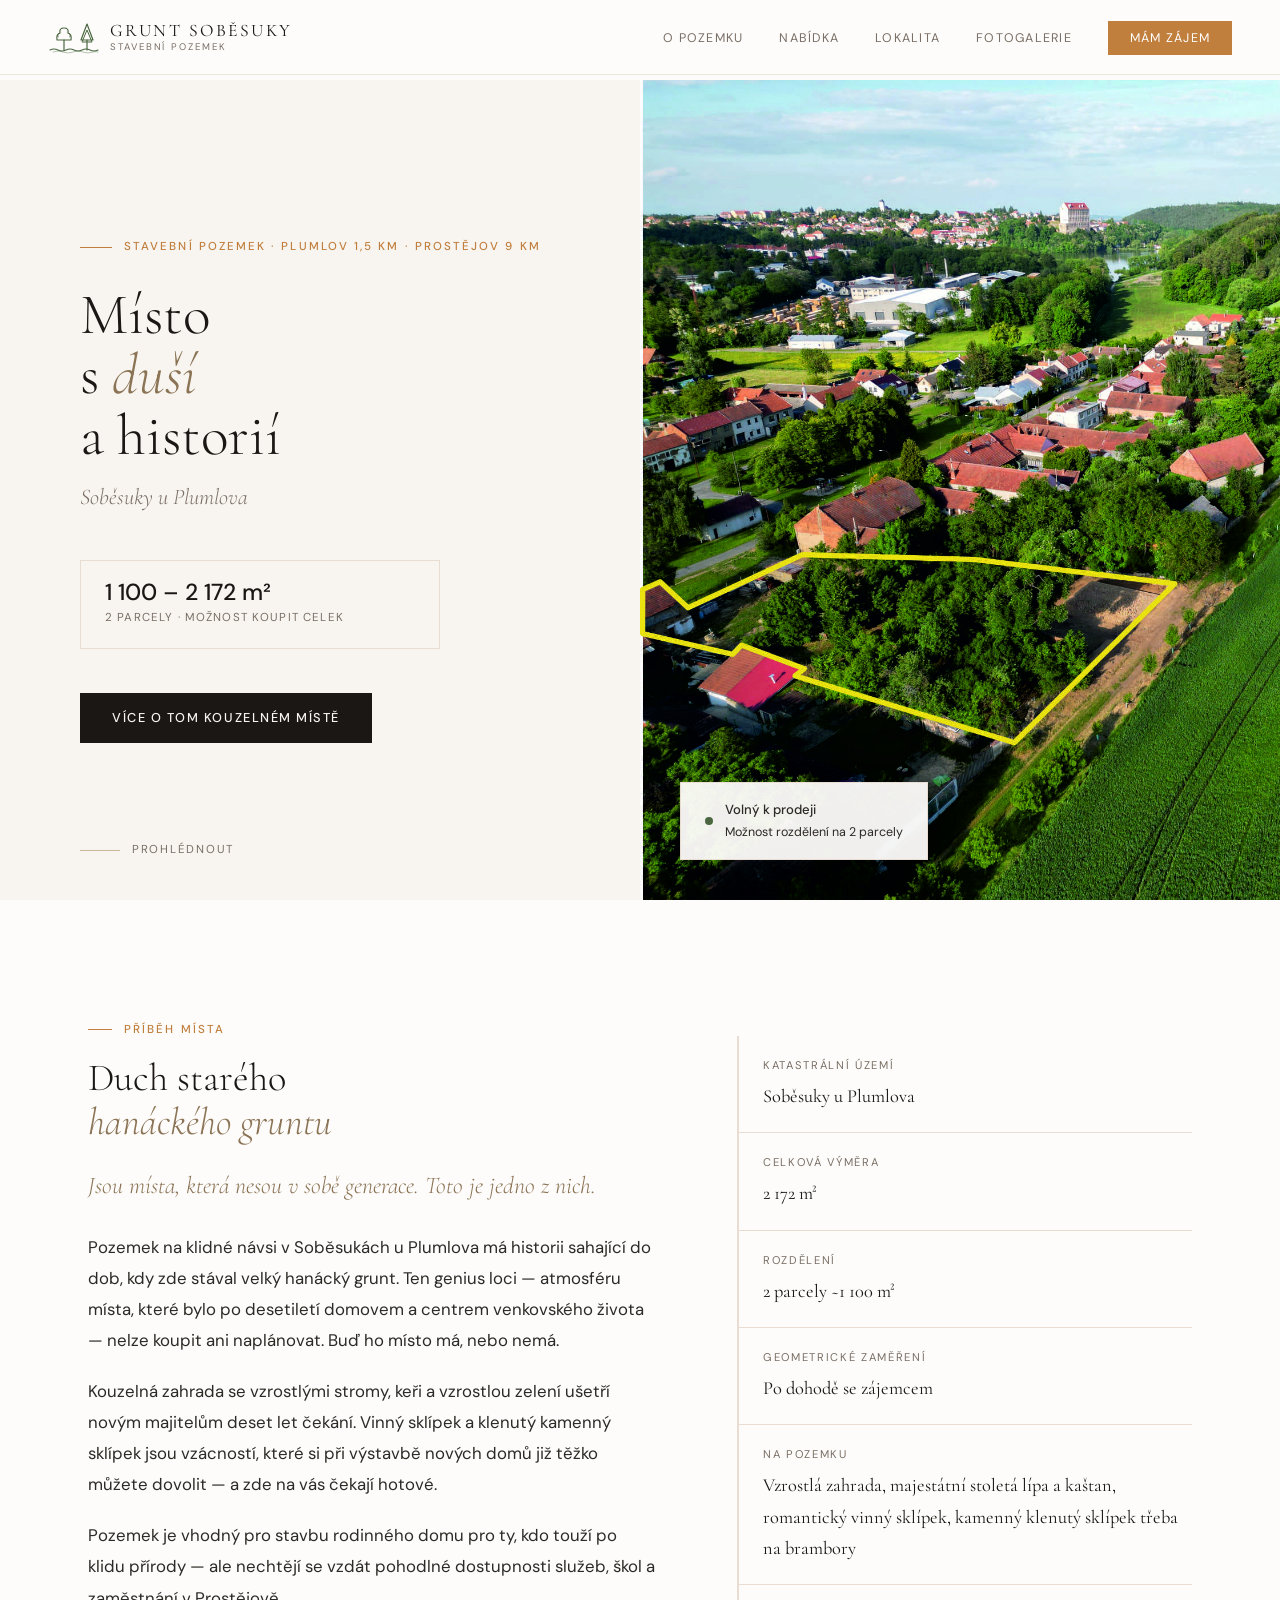
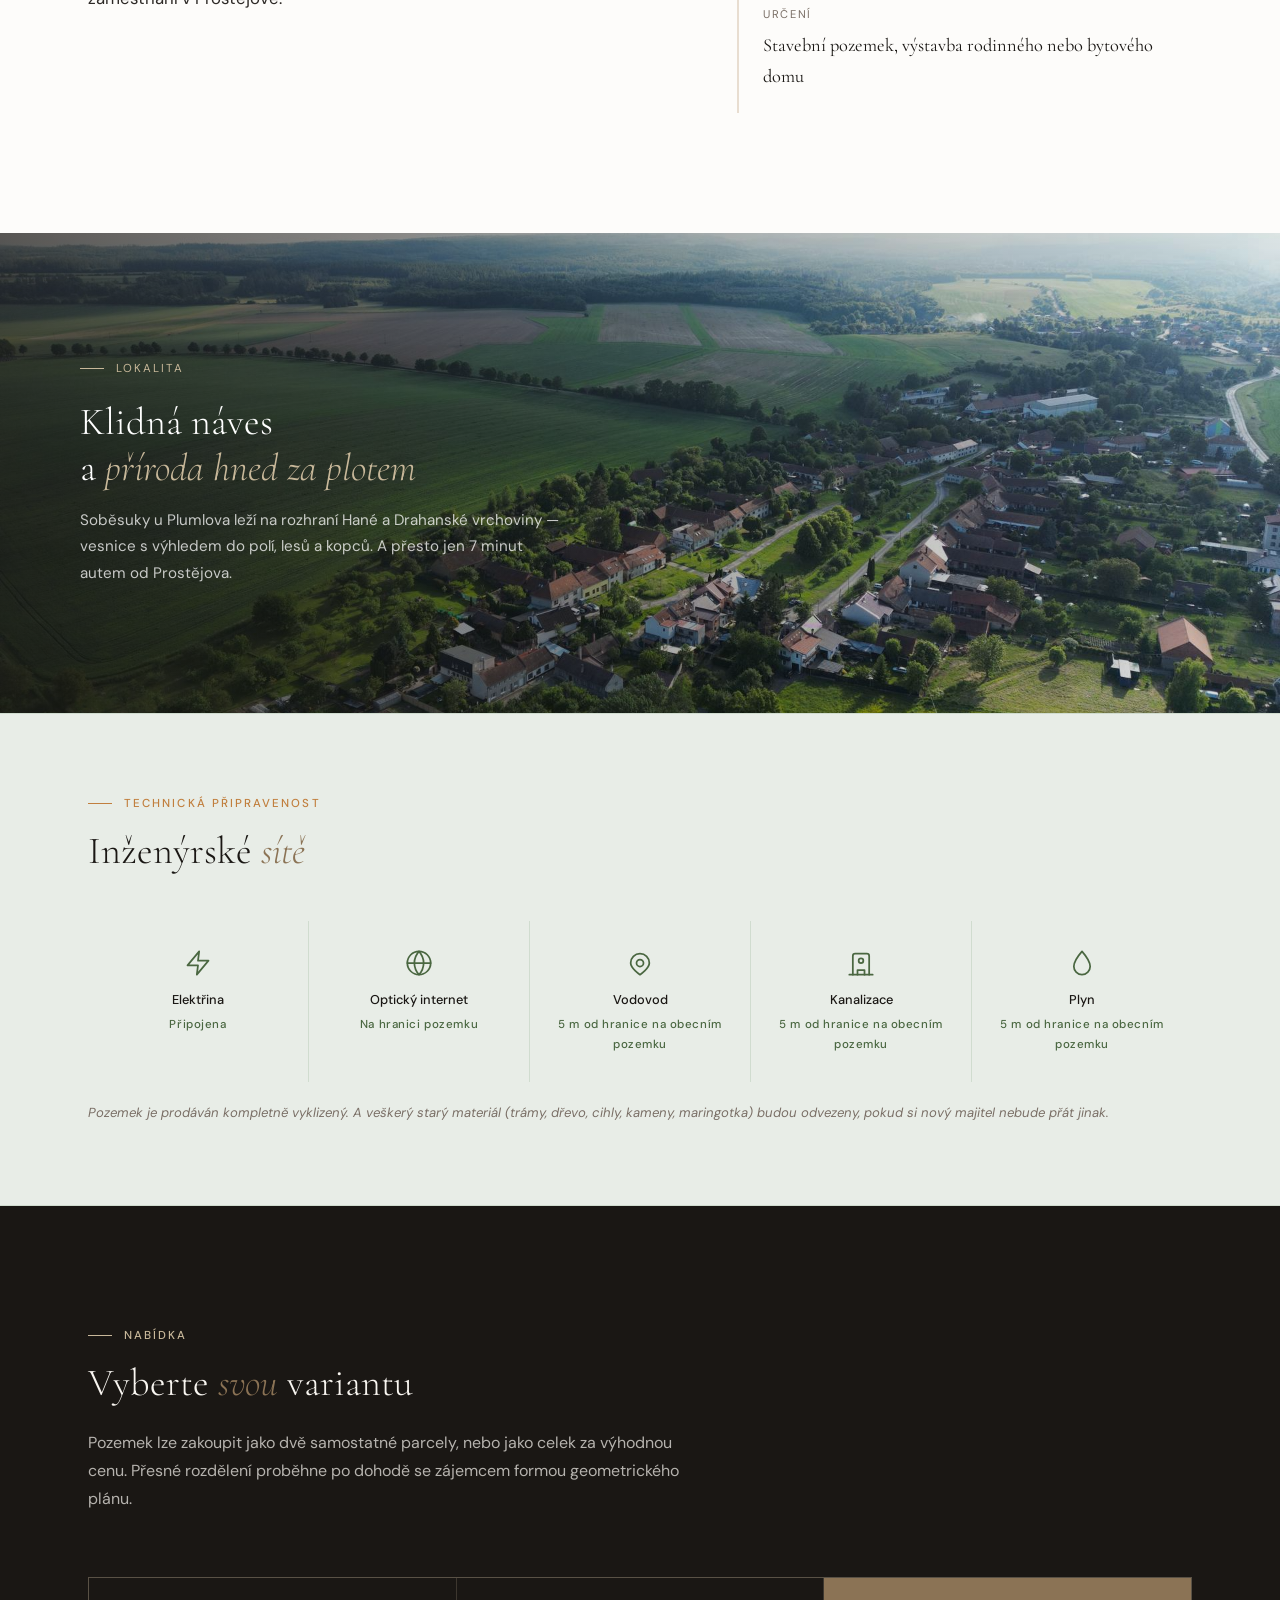
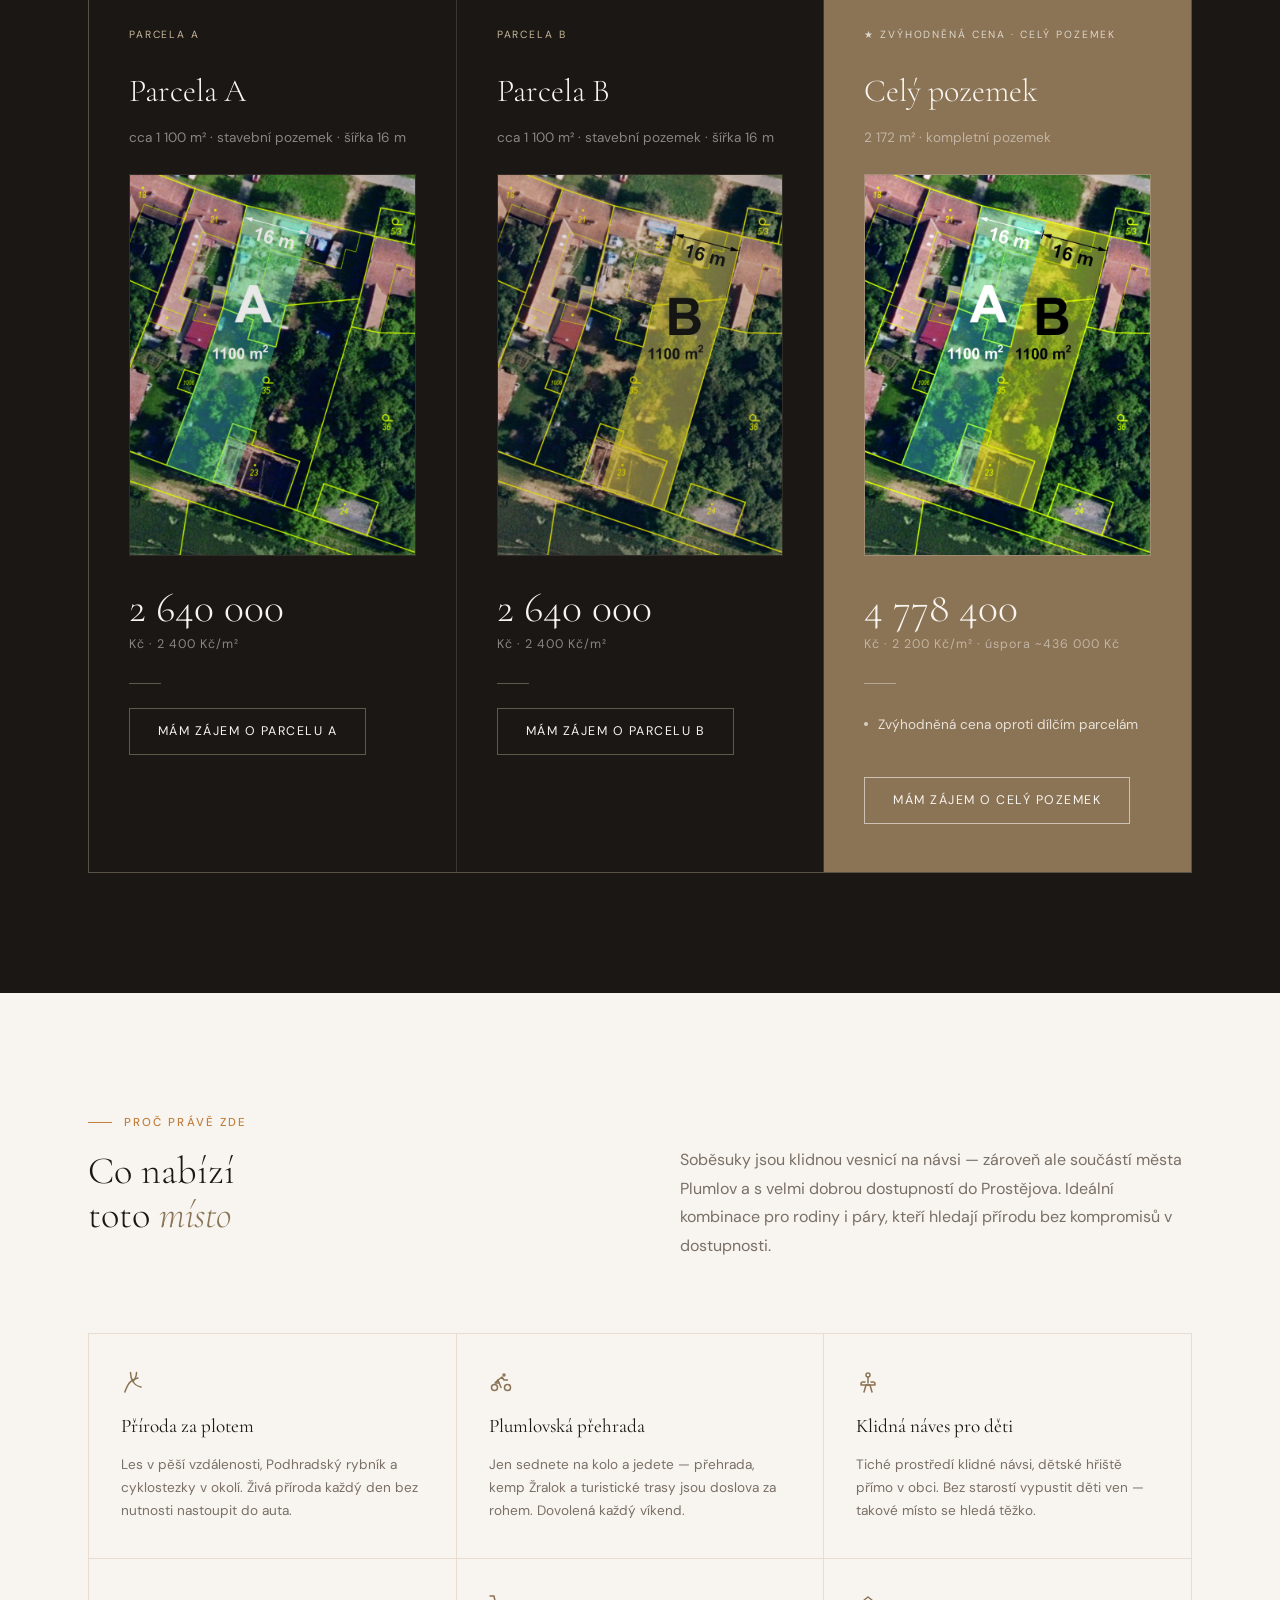
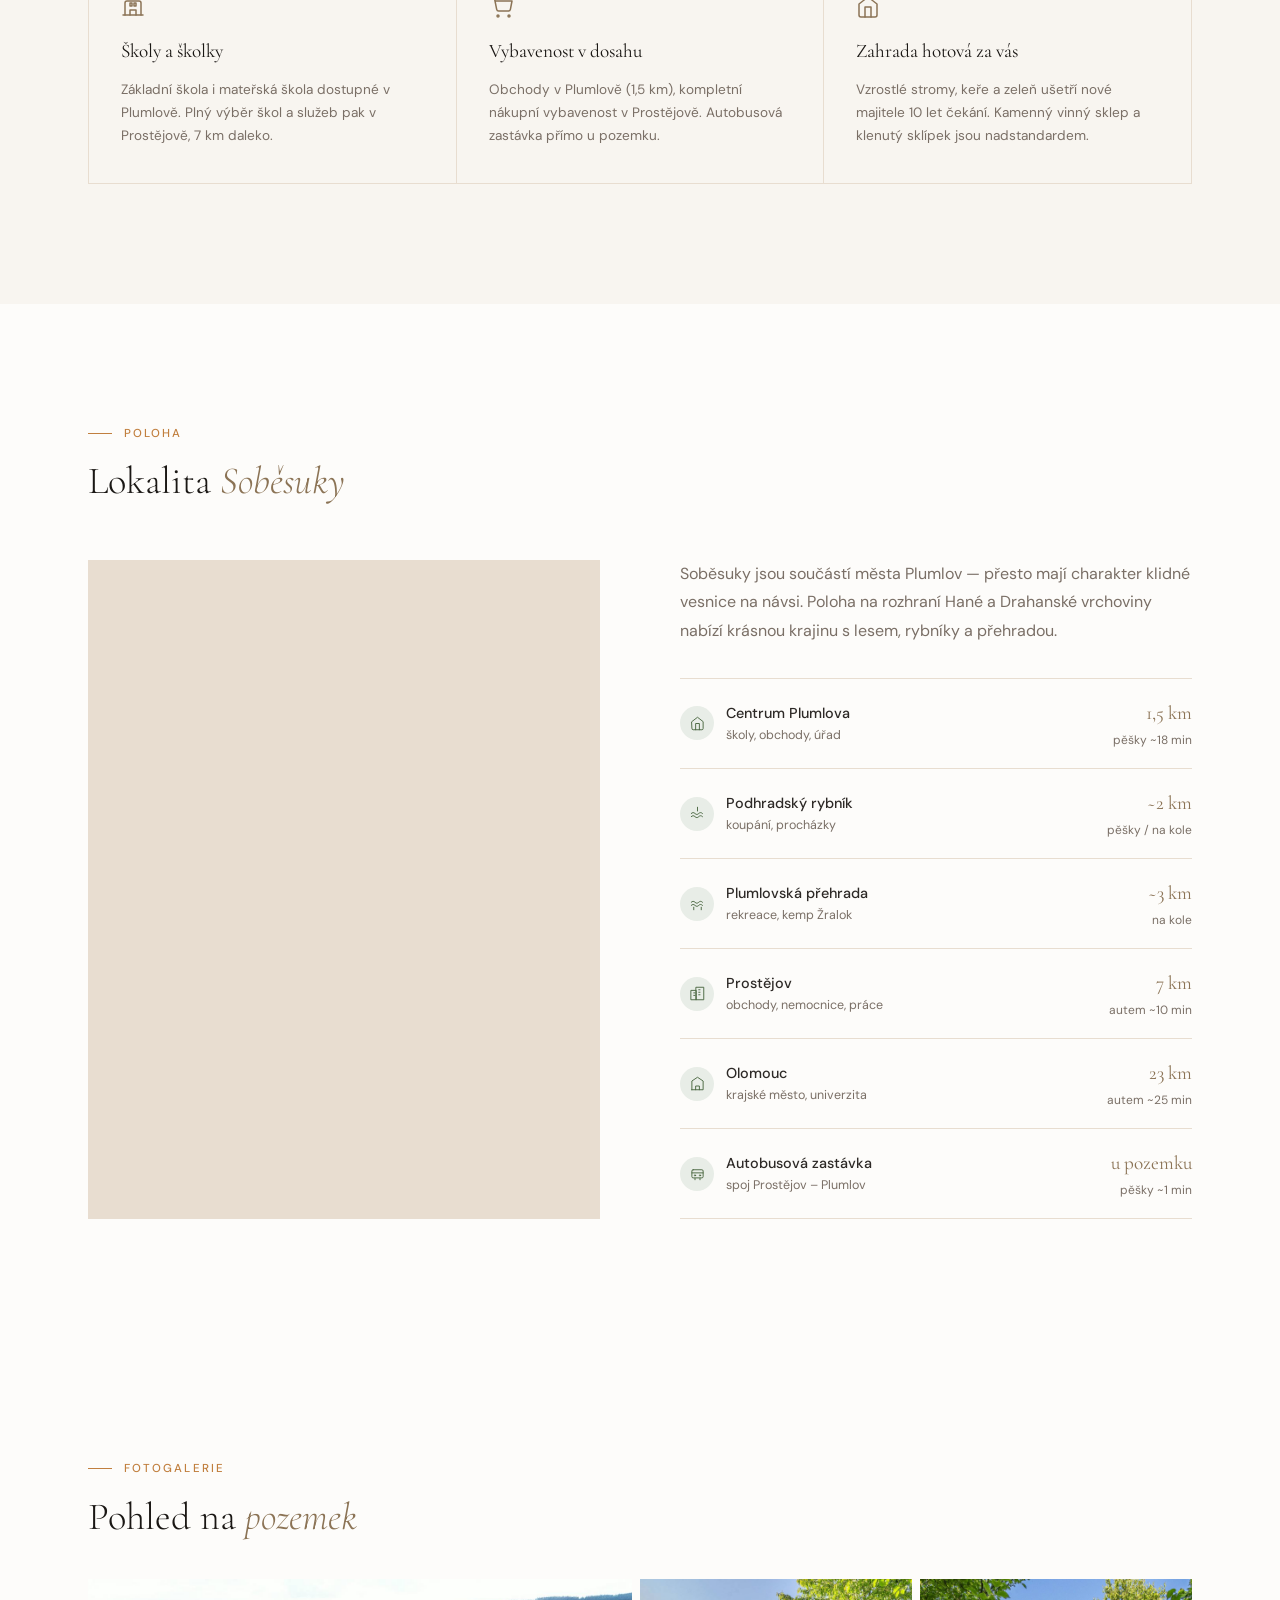
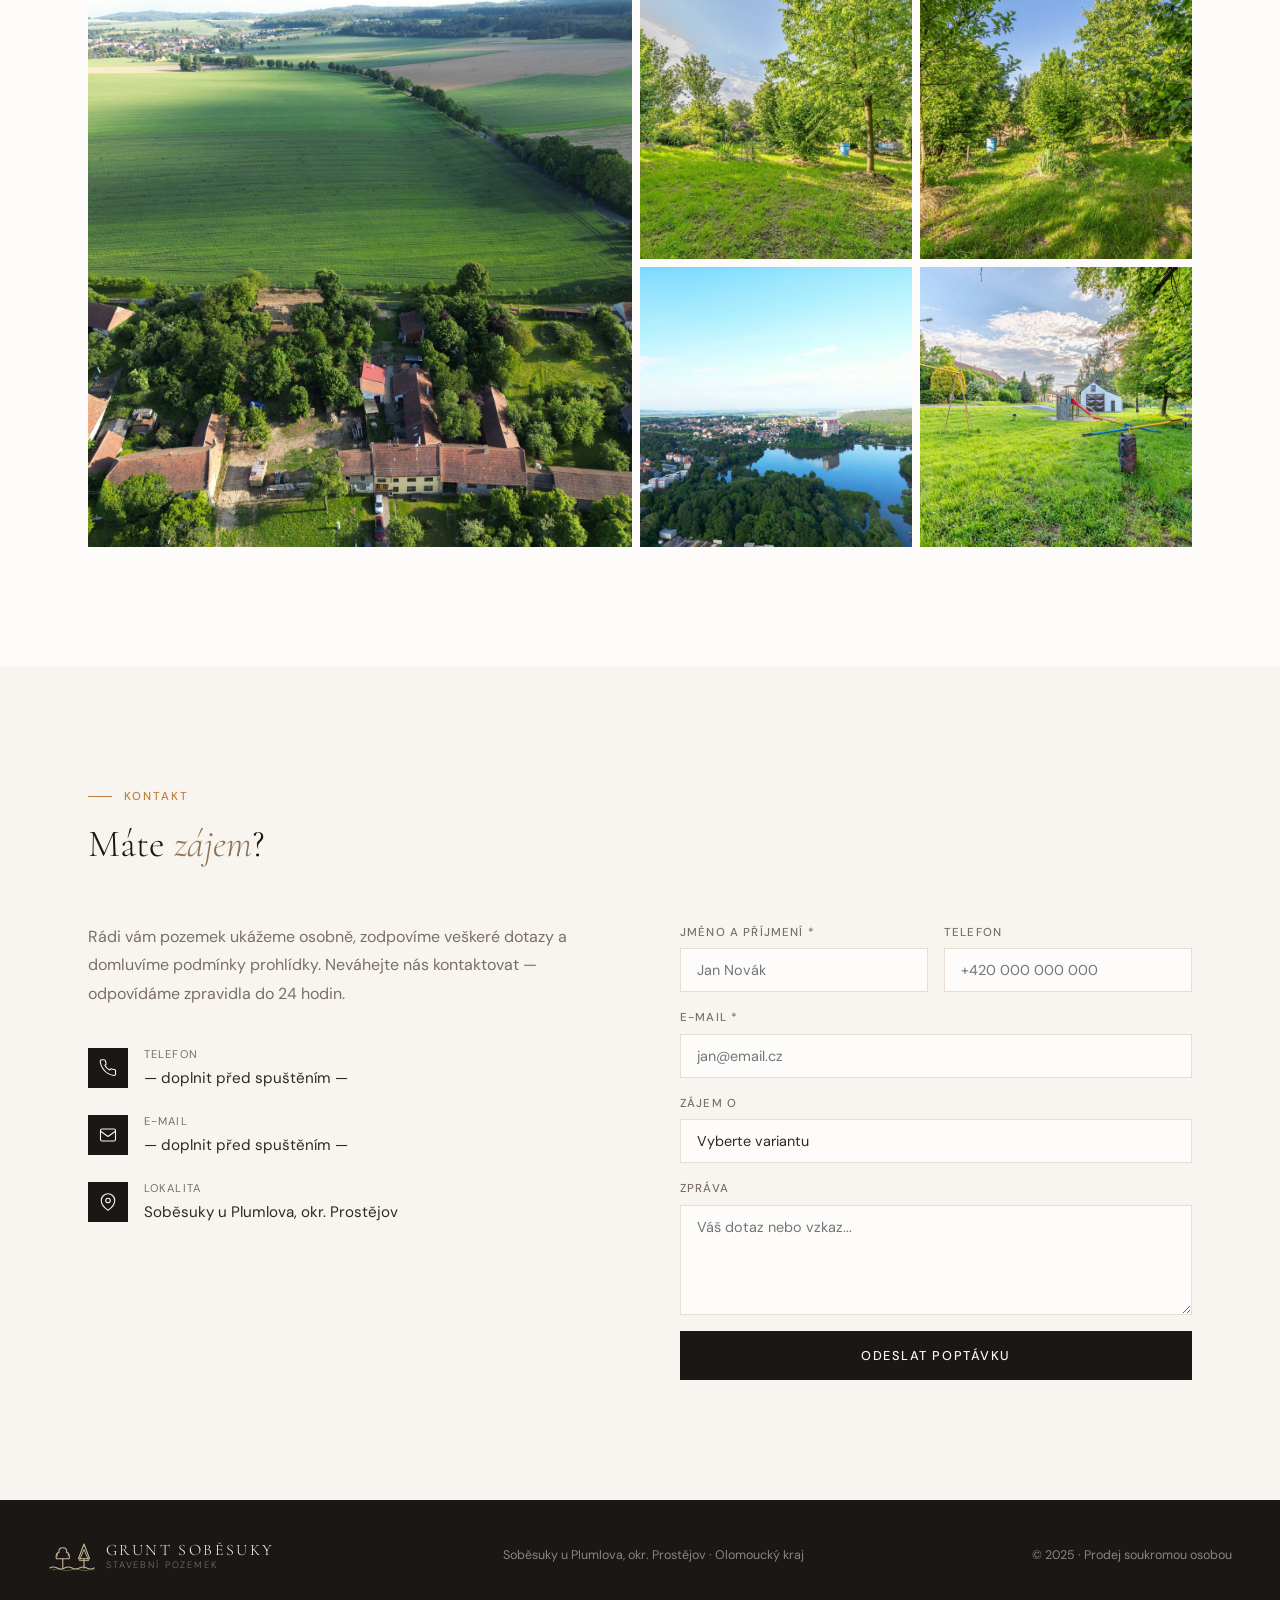
==== commit 43ccee59: "upravy textu 2" ====
--- a/index.html
+++ b/index.html
@@ -149,10 +149,7 @@
         <div class="parcela-price">2 640 000</div>
         <div class="parcela-price-unit">Kč · 2 400 Kč/m²</div>
         <div class="parcela-divider"></div>
-        <ul class="parcela-features">
-          <li>Přibližně 1 100 m²</li>
      
-        </ul>
         <a href="#kontakt" class="btn-outline-light">Mám zájem o parcelu A</a>
       </div>
       <!-- PARCELA B -->
@@ -164,10 +161,7 @@
         <div class="parcela-price">2 640 000</div>
         <div class="parcela-price-unit">Kč · 2 400 Kč/m²</div>
         <div class="parcela-divider"></div>
-        <ul class="parcela-features">
-          <li>Přibližně 1 100 m²</li>
-        
-        </ul>
+      
         <a href="#kontakt" class="btn-outline-light">Mám zájem o parcelu B</a>
       </div>
       <!-- CELEK -->
@@ -180,8 +174,6 @@
         <div class="parcela-price-unit">Kč · 2 200 Kč/m² · úspora ~436 000 Kč</div>
         <div class="parcela-divider"></div>
         <ul class="parcela-features">
-          <li>Kompletní pozemek 2 172 m²</li>
-  
           <li>Zvýhodněná cena oproti dílčím parcelám</li>
         </ul>
         <a href="#kontakt" class="btn-outline-white">Mám zájem o celý pozemek</a>
